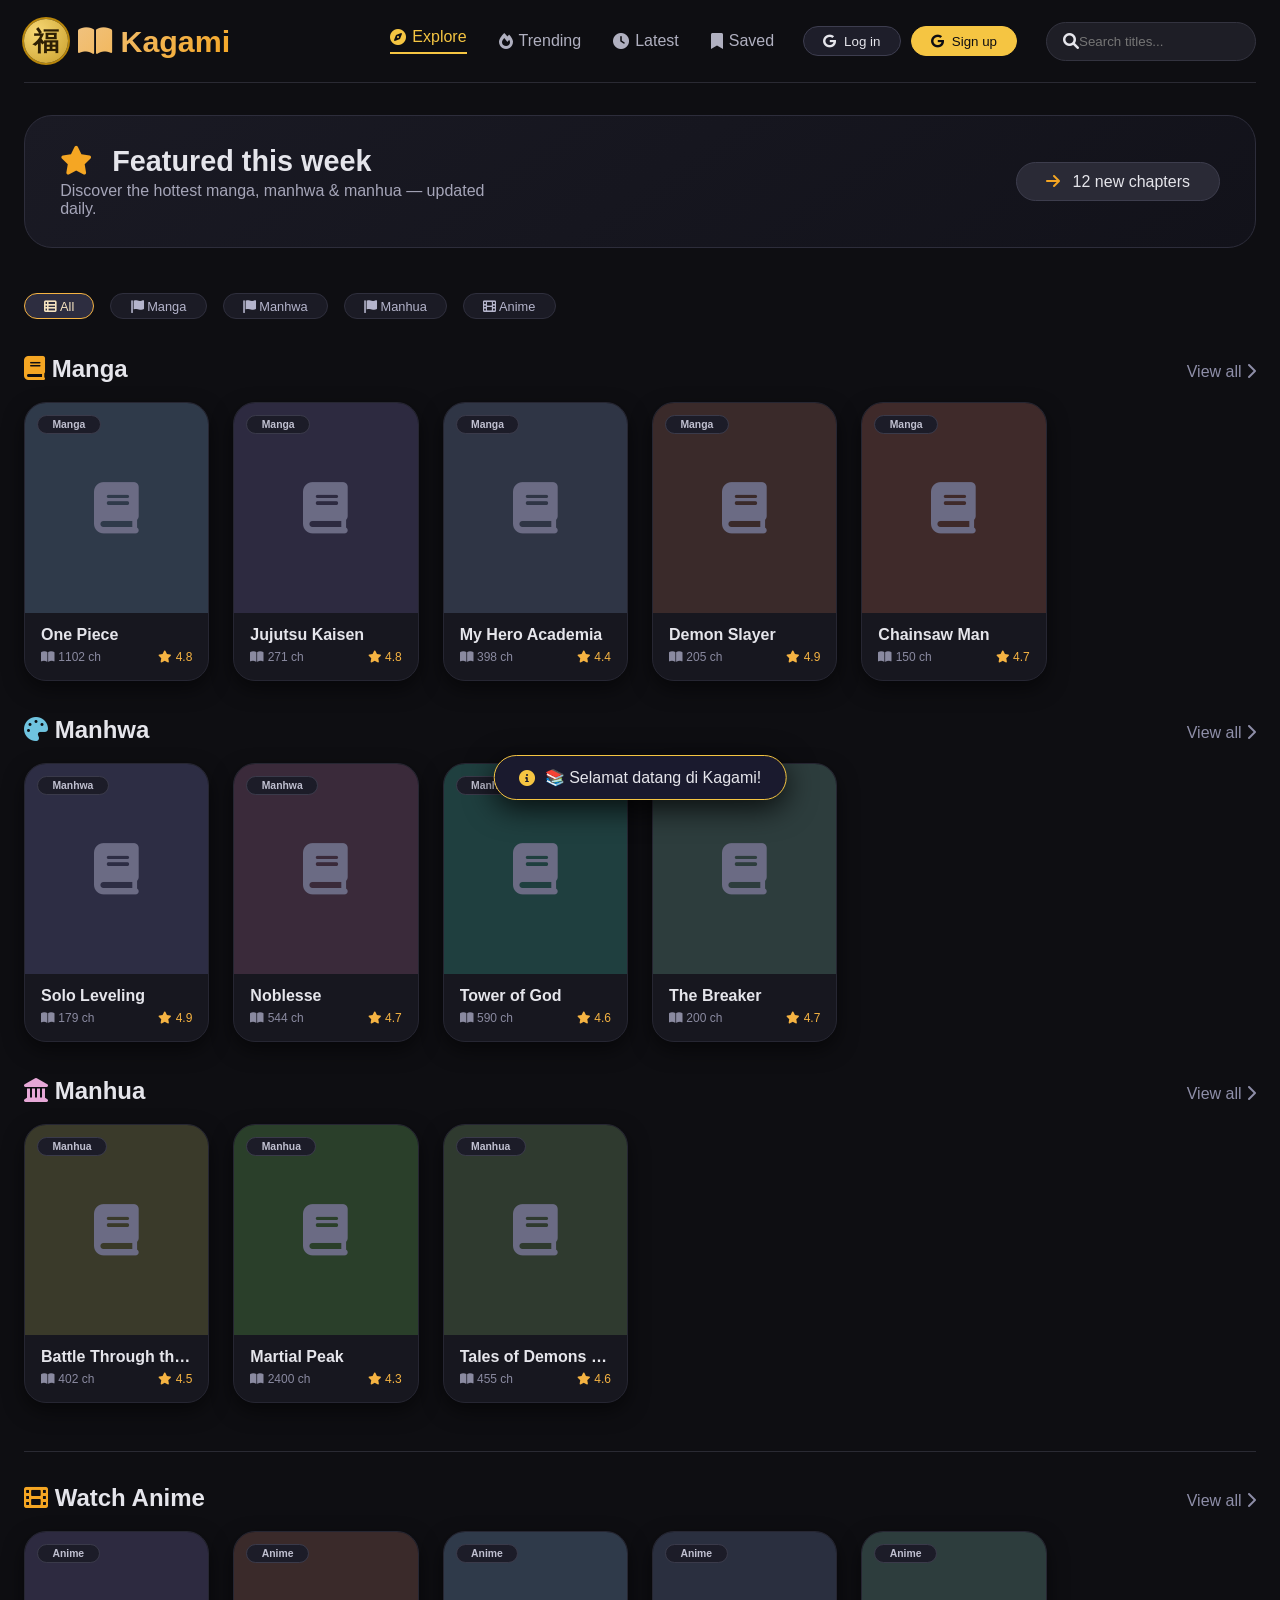
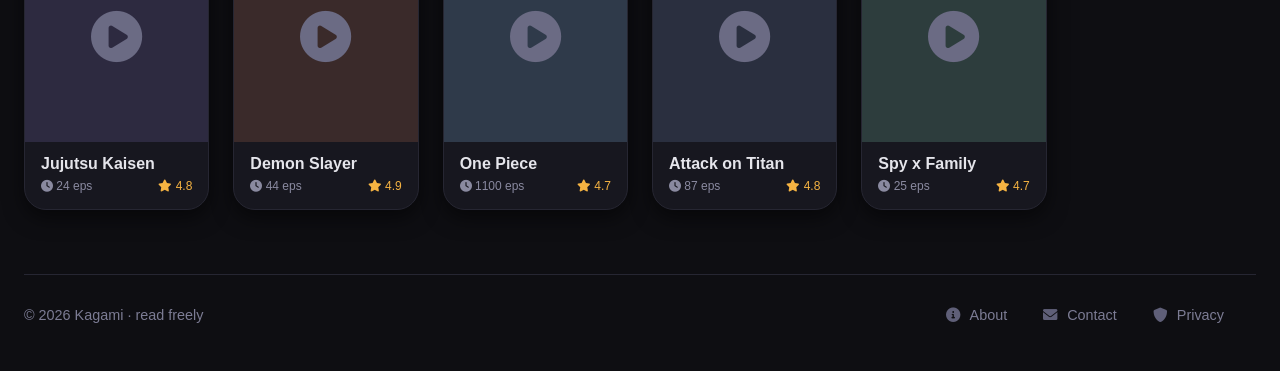
==== index.html @ 18d8b9a7 "First commit: Kagami PWA" ====
<!DOCTYPE html>
<html lang="id">
<head>
  <meta charset="UTF-8">
  <meta name="viewport" content="width=device-width, initial-scale=1.0, maximum-scale=1.0, user-scalable=no">
  
  <!-- ====== PWA META ====== -->
  <link rel="manifest" href="manifest.json">
  <meta name="theme-color" content="#0e0e12">
  <meta name="apple-mobile-web-app-capable" content="yes">
  <meta name="apple-mobile-web-app-status-bar-style" content="black-translucent">
  <link rel="apple-touch-icon" href="icon-192.png">
  <link rel="icon" type="image/png" sizes="192x192" href="icon-192.png">
  <link rel="icon" type="image/png" sizes="512x512" href="icon-512.png">
  
  <!-- ====== SEO ====== -->
  <title>Kagami · Baca Manga & Nonton Anime</title>
  <meta name="description" content="Baca manga, manhwa, manhua dan nonton anime online gratis.">
  
  <!-- ====== FONT AWESOME ====== -->
  <link rel="stylesheet" href="https://cdnjs.cloudflare.com/ajax/libs/font-awesome/6.0.0-beta3/css/all.min.css">
  
  <style>
    * { margin: 0; padding: 0; box-sizing: border-box; font-family: 'Segoe UI', sans-serif; }
    body { background: #0e0e12; color: #e5e5eb; padding: 0 1.5rem 3rem; min-height: 100vh; }
    
    /* Install Banner */
    #installBanner {
      display: none;
      position: fixed;
      bottom: 0;
      left: 0;
      right: 0;
      background: linear-gradient(135deg, #1a1a2e, #16213e);
      padding: 16px 20px;
      border-top: 2px solid #f5c542;
      z-index: 9999;
      align-items: center;
      justify-content: space-between;
      flex-wrap: wrap;
      gap: 12px;
    }
    #installBanner.show { display: flex; }
    #installBanner .install-text { display: flex; align-items: center; gap: 12px; }
    #installBanner .install-text i { font-size: 2rem; color: #f5c542; }
    #installBanner .install-text span { font-weight: 600; font-size: 1rem; }
    #installBanner .install-text small { display: block; color: #a0a0b8; font-size: 0.8rem; }
    #installBanner .install-btn {
      background: #f5c542;
      border: none;
      padding: 10px 28px;
      border-radius: 30px;
      font-weight: 700;
      cursor: pointer;
      color: #0e0e12;
    }
    #installBanner .close-banner {
      background: transparent;
      border: none;
      color: #888;
      font-size: 1.5rem;
      cursor: pointer;
      padding: 0 8px;
    }
    
    /* Navbar */
    .navbar {
      display: flex;
      flex-wrap: wrap;
      justify-content: space-between;
      align-items: center;
      padding: 1.2rem 0;
      border-bottom: 1px solid #2a2a33;
      margin-bottom: 2rem;
      gap: 0.8rem;
    }
    .logo {
      font-size: 1.9rem;
      font-weight: 700;
      display: flex;
      align-items: center;
      gap: 10px;
      text-decoration: none;
    }
    .god-fortune-logo {
      display: flex;
      align-items: center;
      justify-content: center;
      width: 44px;
      height: 44px;
      background: radial-gradient(circle at 30% 30%, #f7d875, #c99f2b);
      border-radius: 50%;
      box-shadow: 0 0 0 2px #b8860b;
      font-size: 1.6rem;
      font-weight: 800;
      color: #2d1f04;
    }
    .logo-text {
      background: linear-gradient(135deg, #f0c27f, #f5a623);
      -webkit-background-clip: text;
      background-clip: text;
      color: transparent;
    }
    .nav-right { display: flex; align-items: center; gap: 1.8rem; flex-wrap: wrap; }
    .nav-links { display: flex; gap: 2rem; font-weight: 500; }
    .nav-links a { color: #b0b0c0; text-decoration: none; transition: 0.2s; display: flex; align-items: center; gap: 6px; }
    .nav-links a:hover { color: #f5c542; }
    .nav-links .active { color: #f5c542; border-bottom: 2px solid #f5c542; padding-bottom: 6px; }
    
    .auth-buttons { display: flex; gap: 10px; }
    .btn-google {
      display: flex;
      align-items: center;
      gap: 8px;
      background: #1e1e2a;
      border: 1px solid #3d3d4f;
      color: #e5e5eb;
      padding: 0.4rem 1.2rem;
      border-radius: 40px;
      font-weight: 500;
      cursor: pointer;
      transition: 0.2s;
    }
    .btn-google:hover { background: #2a2a3a; border-color: #f5c542; }
    .btn-google.signup { background: #f5c542; border-color: #f5c542; color: #0e0e12; }
    
    .search-box {
      display: flex;
      align-items: center;
      background: #1e1e26;
      padding: 0.4rem 1rem;
      border-radius: 40px;
      border: 1px solid #33333f;
    }
    .search-box input {
      background: transparent;
      border: none;
      outline: none;
      color: #e5e5eb;
      padding: 0.3rem 0;
      width: 160px;
    }
    
    /* Featured */
    .featured {
      background: linear-gradient(145deg, #1a1a24, #12121a);
      border-radius: 28px;
      padding: 1.8rem 2.2rem;
      margin-bottom: 2.8rem;
      display: flex;
      flex-wrap: wrap;
      align-items: center;
      justify-content: space-between;
      border: 1px solid #2d2d3b;
    }
    .featured-text h2 { font-size: 1.8rem; font-weight: 600; }
    .featured-text h2 i { color: #f5a623; margin-right: 12px; }
    .featured-text p { color: #a5a5b8; max-width: 440px; margin-top: 4px; }
    .featured-tag {
      background: #2a2a36;
      padding: 0.6rem 1.8rem;
      border-radius: 60px;
      font-weight: 500;
      border: 1px solid #3d3d4d;
    }
    .featured-tag i { color: #f5a623; margin-right: 8px; }
    
    /* Cards */
    .section-header {
      display: flex;
      justify-content: space-between;
      align-items: baseline;
      margin: 2.2rem 0 1.2rem;
    }
    .section-header h3 { font-size: 1.5rem; font-weight: 600; }
    .section-header a { color: #8e8ea8; text-decoration: none; }
    .section-header a:hover { color: #f5c542; }
    
    .card-grid {
      display: grid;
      grid-template-columns: repeat(auto-fill, minmax(160px, 1fr));
      gap: 1.8rem 1.5rem;
    }
    .manga-card {
      background: #17171f;
      border-radius: 22px;
      overflow: hidden;
      transition: transform 0.2s;
      border: 1px solid #262632;
      box-shadow: 0 8px 20px rgba(0,0,0,0.5);
      cursor: pointer;
    }
    .manga-card:hover { transform: translateY(-6px); border-color: #3f3f55; }
    .card-img {
      background: #242431;
      height: 210px;
      display: flex;
      align-items: center;
      justify-content: center;
      color: #6b6b84;
      font-size: 3.2rem;
      position: relative;
    }
    .card-badge {
      position: absolute;
      top: 12px;
      left: 12px;
      background: #1c1c28;
      padding: 0.2rem 0.9rem;
      border-radius: 30px;
      font-size: 0.65rem;
      font-weight: 600;
      color: #c0c0d0;
      border: 1px solid #3a3a4a;
    }
    .card-body { padding: 0.8rem 1rem 1rem; }
    .card-body h4 { font-weight: 600; font-size: 1rem; margin-bottom: 4px; white-space: nowrap; overflow: hidden; text-overflow: ellipsis; }
    .card-body .meta { display: flex; justify-content: space-between; color: #8a8aa0; font-size: 0.75rem; margin-top: 6px; }
    .card-body .rating { color: #f5b342; }
    
    .filter-chips {
      display: flex;
      flex-wrap: wrap;
      gap: 0.6rem 1rem;
      margin: 0.8rem 0 0.2rem;
    }
    .chip {
      background: #1b1b25;
      padding: 0.3rem 1.2rem;
      border-radius: 40px;
      font-size: 0.8rem;
      font-weight: 500;
      color: #b5b5cc;
      border: 1px solid #2f2f3d;
      cursor: pointer;
      transition: 0.15s;
    }
    .chip.active { background: #2d2d40; border-color: #f5b342; color: #f5e3c0; }
    .chip:hover { background: #252535; }
    
    .footer {
      margin-top: 4rem;
      padding-top: 2rem;
      border-top: 1px solid #262632;
      display: flex;
      flex-wrap: wrap;
      justify-content: space-between;
      color: #7c7c94;
      font-size: 0.9rem;
    }
    .footer-links span { margin-right: 2rem; }
    .footer-links i { margin-right: 6px; color: #5f5f78; }
    
    /* Toast */
    #toast {
      position: fixed;
      bottom: 100px;
      left: 50%;
      transform: translateX(-50%);
      background: #1a1a2e;
      padding: 12px 24px;
      border-radius: 30px;
      border: 1px solid #f5c542;
      box-shadow: 0 8px 30px rgba(0,0,0,0.8);
      z-index: 9998;
      opacity: 0;
      transition: opacity 0.3s;
      pointer-events: none;
      display: flex;
      align-items: center;
      gap: 10px;
    }
    #toast.show { opacity: 1; }
    #toast i { color: #f5c542; }
    
    @media (max-width: 820px) {
      .navbar { flex-direction: column; align-items: stretch; }
      .nav-right { flex-direction: column; align-items: stretch; }
      .nav-links { justify-content: space-around; flex-wrap: wrap; }
      .auth-buttons { justify-content: center; flex-wrap: wrap; }
      .search-box { width: 100%; }
      .search-box input { width: 100%; }
      .featured { flex-direction: column; align-items: start; gap: 1rem; }
      .card-grid { grid-template-columns: repeat(auto-fill, minmax(140px, 1fr)); }
    }
    @media (max-width: 480px) {
      body { padding: 0 0.8rem 2rem; }
      .card-img { height: 170px; }
      .god-fortune-logo { width: 38px; height: 38px; font-size: 1.3rem; }
    }
  </style>
</head>
<body>

  <!-- Toast -->
  <div id="toast"><i class="fas fa-info-circle"></i> <span id="toastMessage"></span></div>

  <!-- Install Banner -->
  <div id="installBanner">
    <div class="install-text">
      <i class="fas fa-download"></i>
      <div>
        <span>Install Kagami</span>
        <small>Baca manga & nonton anime offline</small>
      </div>
    </div>
    <div>
      <button class="install-btn" id="installAppBtn"><i class="fas fa-arrow-down"></i> Install</button>
      <button class="close-banner" id="closeBannerBtn">✕</button>
    </div>
  </div>

  <!-- Navbar -->
  <nav class="navbar">
    <a href="#" class="logo">
      <div class="god-fortune-logo"><span>福</span></div>
      <span class="logo-text"><i class="fas fa-book-open"></i> Kagami</span>
    </a>
    <div class="nav-right">
      <div class="nav-links">
        <a href="#" class="active"><i class="fas fa-compass"></i> Explore</a>
        <a href="#"><i class="fas fa-fire"></i> Trending</a>
        <a href="#"><i class="fas fa-clock"></i> Latest</a>
        <a href="#"><i class="fas fa-bookmark"></i> Saved</a>
      </div>
      <div class="auth-buttons">
        <button class="btn-google" id="loginBtn"><i class="fab fa-google"></i> Log in</button>
        <button class="btn-google signup" id="signupBtn"><i class="fab fa-google"></i> Sign up</button>
      </div>
      <div class="search-box">
        <i class="fas fa-search"></i>
        <input type="text" placeholder="Search titles..." id="searchInput">
      </div>
    </div>
  </nav>

  <!-- Featured -->
  <div class="featured">
    <div class="featured-text">
      <h2><i class="fas fa-star"></i> Featured this week</h2>
      <p>Discover the hottest manga, manhwa & manhua — updated daily.</p>
    </div>
    <div class="featured-tag"><i class="fas fa-arrow-right"></i> 12 new chapters</div>
  </div>

  <!-- Filter -->
  <div class="filter-chips">
    <span class="chip active" data-filter="all"><i class="fas fa-th-list"></i> All</span>
    <span class="chip" data-filter="manga"><i class="fas fa-flag"></i> Manga</span>
    <span class="chip" data-filter="manhwa"><i class="fas fa-flag"></i> Manhwa</span>
    <span class="chip" data-filter="manhua"><i class="fas fa-flag"></i> Manhua</span>
    <span class="chip" data-filter="anime"><i class="fas fa-film"></i> Anime</span>
  </div>

  <!-- Sections -->
  <div class="section-header">
    <h3><i class="fas fa-book" style="color: #f5a623;"></i> Manga</h3>
    <a href="#">View all <i class="fas fa-chevron-right"></i></a>
  </div>
  <div class="card-grid" id="mangaGrid"></div>

  <div class="section-header">
    <h3><i class="fas fa-palette" style="color: #6fc3df;"></i> Manhwa</h3>
    <a href="#">View all <i class="fas fa-chevron-right"></i></a>
  </div>
  <div class="card-grid" id="manhwaGrid"></div>

  <div class="section-header">
    <h3><i class="fas fa-landmark" style="color: #e6a8d7;"></i> Manhua</h3>
    <a href="#">View all <i class="fas fa-chevron-right"></i></a>
  </div>
  <div class="card-grid" id="manhuaGrid"></div>

  <div class="section-header" style="margin-top: 3rem; border-top: 1px solid #2a2a33; padding-top: 2rem;">
    <h3><i class="fas fa-film" style="color: #f5a623;"></i> Watch Anime</h3>
    <a href="#">View all <i class="fas fa-chevron-right"></i></a>
  </div>
  <div class="card-grid" id="animeGrid"></div>

  <!-- Footer -->
  <div class="footer">
    <div>© 2026 Kagami · read freely</div>
    <div class="footer-links">
      <span><i class="fas fa-info-circle"></i> About</span>
      <span><i class="fas fa-envelope"></i> Contact</span>
      <span><i class="fas fa-shield-alt"></i> Privacy</span>
    </div>
  </div>

  <script>
    // ====== DATA ======
    const mangaData = [
      { title: "Solo Leveling", type: "Manhwa", rating: 4.9, chapters: 179, color: "#2d2d44" },
      { title: "One Piece", type: "Manga", rating: 4.8, chapters: 1102, color: "#2f3a4a" },
      { title: "Noblesse", type: "Manhwa", rating: 4.7, chapters: 544, color: "#3a2a3a" },
      { title: "Tower of God", type: "Manhwa", rating: 4.6, chapters: 590, color: "#1f3f3f" },
      { title: "Jujutsu Kaisen", type: "Manga", rating: 4.8, chapters: 271, color: "#2d2a40" },
      { title: "Battle Through the Heavens", type: "Manhua", rating: 4.5, chapters: 402, color: "#3a3a2a" },
      { title: "My Hero Academia", type: "Manga", rating: 4.4, chapters: 398, color: "#2f3545" },
      { title: "The Breaker", type: "Manhwa", rating: 4.7, chapters: 200, color: "#2d3d3d" },
      { title: "Martial Peak", type: "Manhua", rating: 4.3, chapters: 2400, color: "#2a3f2a" },
      { title: "Demon Slayer", type: "Manga", rating: 4.9, chapters: 205, color: "#3a2a2a" },
      { title: "Chainsaw Man", type: "Manga", rating: 4.7, chapters: 150, color: "#3f2a2a" },
      { title: "Tales of Demons and Gods", type: "Manhua", rating: 4.6, chapters: 455, color: "#2f3a2f" }
    ];

    const animeData = [
      { title: "Jujutsu Kaisen", episodes: 24, rating: 4.8, color: "#2d2a40" },
      { title: "Demon Slayer", episodes: 44, rating: 4.9, color: "#3a2a2a" },
      { title: "One Piece", episodes: 1100, rating: 4.7, color: "#2f3a4a" },
      { title: "Attack on Titan", episodes: 87, rating: 4.8, color: "#2a2f3f" },
      { title: "Spy x Family", episodes: 25, rating: 4.7, color: "#2d3d3d" }
    ];

    // ====== RENDER ======
    function createCard(item, isAnime = false) {
      const icon = isAnime ? "fa-play-circle" : "fa-book";
      const badge = isAnime ? "Anime" : item.type;
      const metaEp = isAnime ? `${item.episodes} eps` : `${item.chapters} ch`;
      return `
        <div class="manga-card" data-title="${item.title}" data-type="${isAnime ? 'anime' : item.type.toLowerCase()}">
          <div class="card-img" style="background: ${item.color || '#242431'};">
            <i class="fas ${icon}"></i>
            <span class="card-badge">${badge}</span>
          </div>
          <div class="card-body">
            <h4>${item.title}</h4>
            <div class="meta">
              <span><i class="fas ${isAnime ? 'fa-clock' : 'fa-book-open'}"></i> ${metaEp}</span>
              <span class="rating"><i class="fas fa-star"></i> ${item.rating}</span>
            </div>
          </div>
        </div>
      `;
    }

    function renderGrid(id, type) {
      const container = document.getElementById(id);
      if (!container) return;
      let items = mangaData.filter(m => m.type === type);
      items = items.slice(0, 6);
      container.innerHTML = items.map(m => createCard(m)).join('');
    }

    function renderAnime(id) {
      const container = document.getElementById(id);
      if (!container) return;
      let items = animeData.slice(0, 6);
      container.innerHTML = items.map(m => createCard(m, true)).join('');
    }

    // ====== TOAST ======
    function showToast(msg) {
      const toast = document.getElementById('toast');
      document.getElementById('toastMessage').textContent = msg;
      toast.classList.add('show');
      clearTimeout(toast._timeout);
      toast._timeout = setTimeout(() => toast.classList.remove('show'), 3000);
    }

    // ====== INSTALL PWA ======
    let deferredPrompt;
    const installBanner = document.getElementById('installBanner');

    window.addEventListener('beforeinstallprompt', (e) => {
      e.preventDefault();
      deferredPrompt = e;
      installBanner.classList.add('show');
    });

    document.getElementById('installAppBtn').addEventListener('click', async () => {
      if (deferredPrompt) {
        deferredPrompt.prompt();
        const result = await deferredPrompt.userChoice;
        if (result.outcome === 'accepted') {
          showToast('✅ Kagami berhasil diinstall!');
          installBanner.classList.remove('show');
        }
        deferredPrompt = null;
      }
    });

    document.getElementById('closeBannerBtn').addEventListener('click', () => {
      installBanner.classList.remove('show');
    });

    // ====== SERVICE WORKER ======
    if ('serviceWorker' in navigator) {
      navigator.serviceWorker.register('/service-worker.js')
        .then(() => console.log('✅ Service Worker OK'))
        .catch(() => console.log('❌ Service Worker failed'));
    }

    // ====== EVENT ======
    document.querySelectorAll('.chip').forEach(chip => {
      chip.addEventListener('click', function() {
        document.querySelectorAll('.chip').forEach(c => c.classList.remove('active'));
        this.classList.add('active');
        const filter = this.dataset.filter;
        document.querySelectorAll('.manga-card').forEach(card => {
          card.style.display = (filter === 'all' || card.dataset.type === filter) ? 'block' : 'none';
        });
        showToast(`Menampilkan: ${filter}`);
      });
    });

    document.querySelectorAll('.manga-card, .card-grid').forEach(el => {
      el.addEventListener('click', (e) => {
        const card = e.target.closest('.manga-card');
        if (card) showToast(`📖 Membuka: ${card.dataset.title}`);
      });
    });

    document.getElementById('loginBtn').addEventListener('click', () => showToast('🔐 Login dengan Google'));
    document.getElementById('signupBtn').addEventListener('click', () => showToast('📝 Daftar dengan Google'));

    document.getElementById('searchInput').addEventListener('keydown', function(e) {
      if (e.key === 'Enter' && this.value.trim()) {
        showToast(`🔍 Mencari: "${this.value}"`);
      }
    });

    // ====== INIT ======
    renderGrid('mangaGrid', 'Manga');
    renderGrid('manhwaGrid', 'Manhwa');
    renderGrid('manhuaGrid', 'Manhua');
    renderAnime('animeGrid');

    setTimeout(() => showToast('📚 Selamat datang di Kagami!'), 1000);
  </script>
</body>
</html>
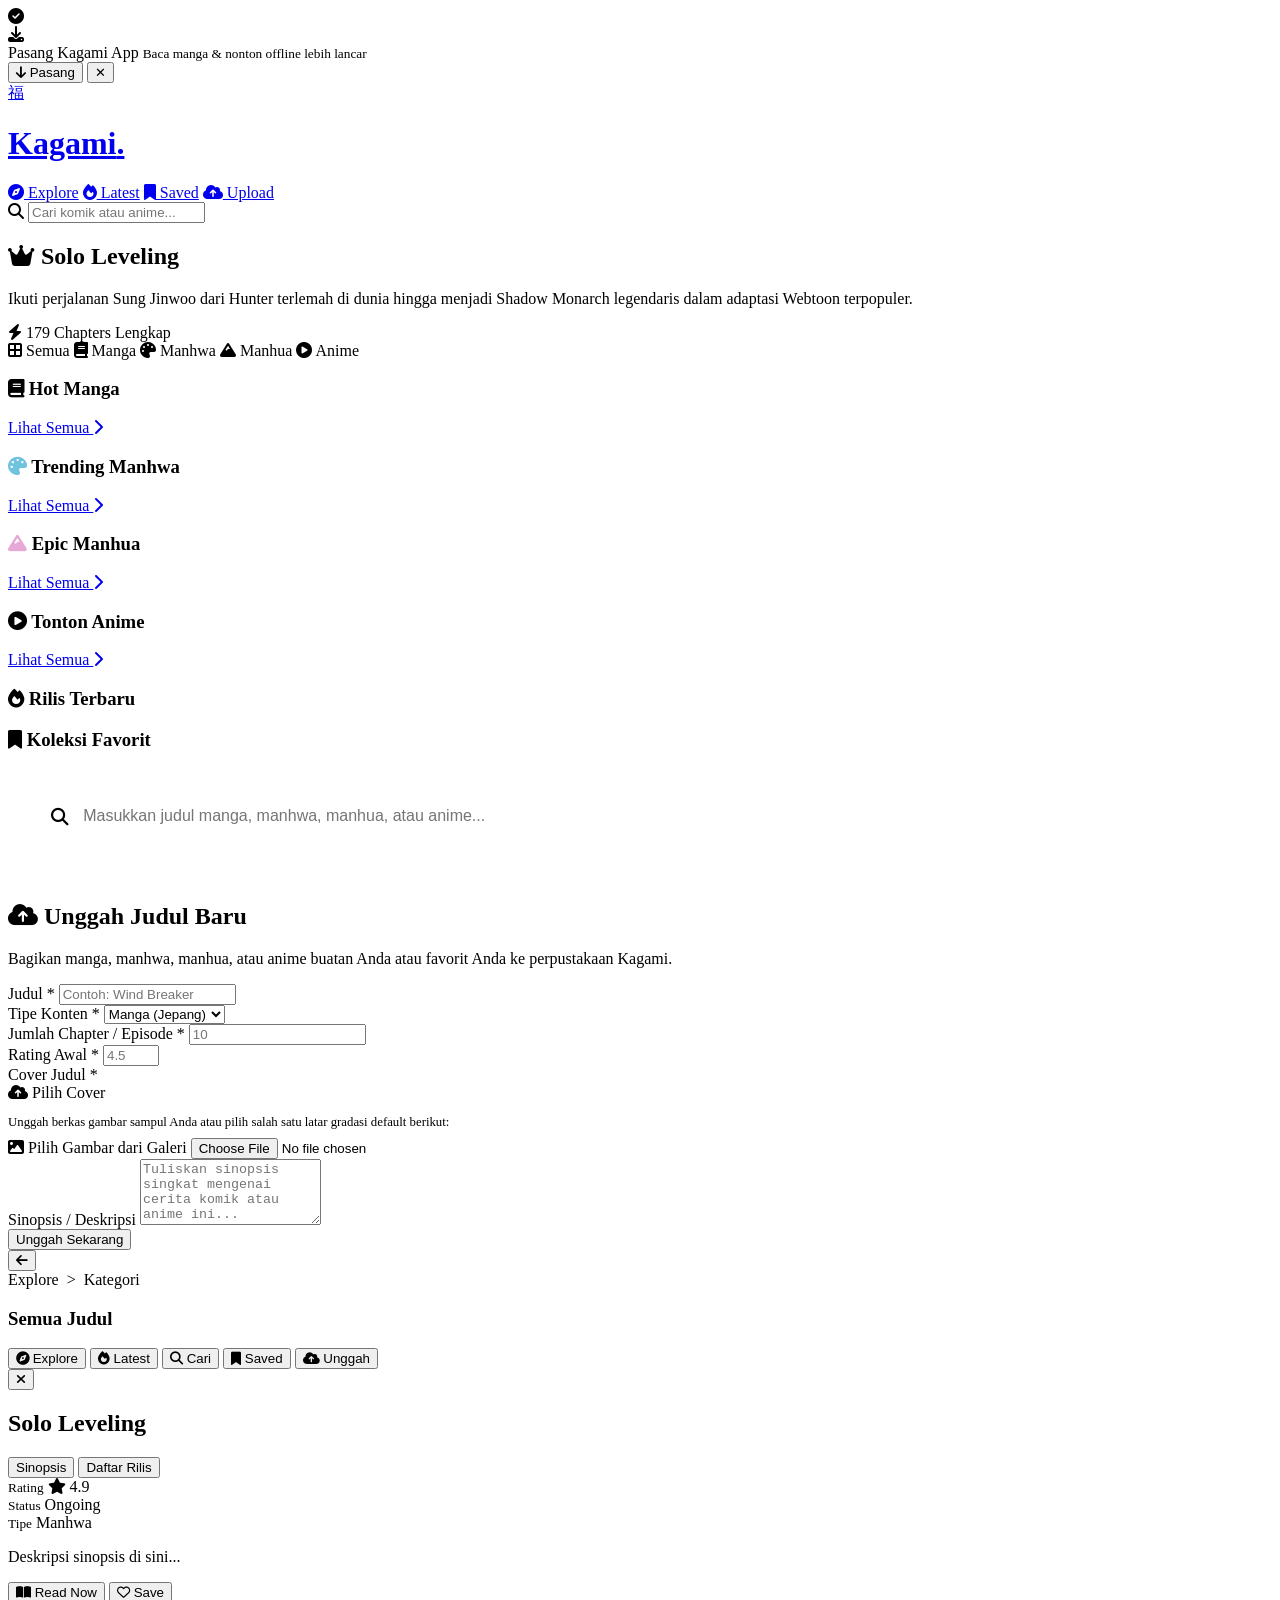
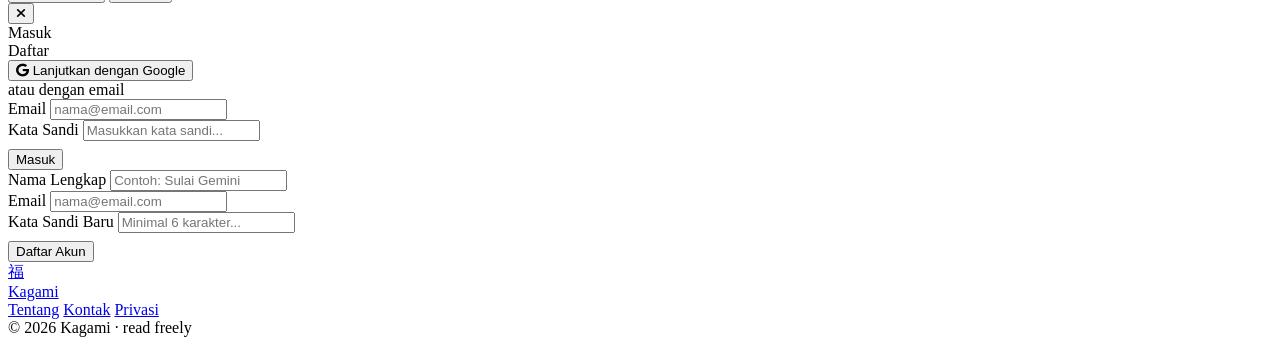
==== commit 4cfa58dc: "Update print statement from 'Hello' to 'Goodbye'" ====
--- a/index.html
+++ b/index.html
@@ -2,11 +2,11 @@
 <html lang="id">
 <head>
   <meta charset="UTF-8">
-  <meta name="viewport" content="width=device-width, initial-scale=1.0, maximum-scale=1.0, user-scalable=no">
+  <meta name="viewport" content="width=device-width, initial-scale=1.0, maximum-scale=1.0, user-scalable=no, viewport-fit=cover">
   
   <!-- ====== PWA META ====== -->
   <link rel="manifest" href="manifest.json">
-  <meta name="theme-color" content="#0e0e12">
+  <meta name="theme-color" content="#08080c">
   <meta name="apple-mobile-web-app-capable" content="yes">
   <meta name="apple-mobile-web-app-status-bar-style" content="black-translucent">
   <link rel="apple-touch-icon" href="icon-192.png">
@@ -15,518 +15,423 @@
   
   <!-- ====== SEO ====== -->
   <title>Kagami · Baca Manga & Nonton Anime</title>
-  <meta name="description" content="Baca manga, manhwa, manhua dan nonton anime online gratis.">
+  <meta name="description" content="Kagami adalah PWA premium untuk membaca manga, manhwa, manhua, dan menonton anime online secara gratis dengan visual memukau dan fitur lengkap.">
   
-  <!-- ====== FONT AWESOME ====== -->
-  <link rel="stylesheet" href="https://cdnjs.cloudflare.com/ajax/libs/font-awesome/6.0.0-beta3/css/all.min.css">
-  
-  <style>
-    * { margin: 0; padding: 0; box-sizing: border-box; font-family: 'Segoe UI', sans-serif; }
-    body { background: #0e0e12; color: #e5e5eb; padding: 0 1.5rem 3rem; min-height: 100vh; }
-    
-    /* Install Banner */
-    #installBanner {
-      display: none;
-      position: fixed;
-      bottom: 0;
-      left: 0;
-      right: 0;
-      background: linear-gradient(135deg, #1a1a2e, #16213e);
-      padding: 16px 20px;
-      border-top: 2px solid #f5c542;
-      z-index: 9999;
-      align-items: center;
-      justify-content: space-between;
-      flex-wrap: wrap;
-      gap: 12px;
-    }
-    #installBanner.show { display: flex; }
-    #installBanner .install-text { display: flex; align-items: center; gap: 12px; }
-    #installBanner .install-text i { font-size: 2rem; color: #f5c542; }
-    #installBanner .install-text span { font-weight: 600; font-size: 1rem; }
-    #installBanner .install-text small { display: block; color: #a0a0b8; font-size: 0.8rem; }
-    #installBanner .install-btn {
-      background: #f5c542;
-      border: none;
-      padding: 10px 28px;
-      border-radius: 30px;
-      font-weight: 700;
-      cursor: pointer;
-      color: #0e0e12;
-    }
-    #installBanner .close-banner {
-      background: transparent;
-      border: none;
-      color: #888;
-      font-size: 1.5rem;
-      cursor: pointer;
-      padding: 0 8px;
-    }
-    
-    /* Navbar */
-    .navbar {
-      display: flex;
-      flex-wrap: wrap;
-      justify-content: space-between;
-      align-items: center;
-      padding: 1.2rem 0;
-      border-bottom: 1px solid #2a2a33;
-      margin-bottom: 2rem;
-      gap: 0.8rem;
-    }
-    .logo {
-      font-size: 1.9rem;
-      font-weight: 700;
-      display: flex;
-      align-items: center;
-      gap: 10px;
-      text-decoration: none;
-    }
-    .god-fortune-logo {
-      display: flex;
-      align-items: center;
-      justify-content: center;
-      width: 44px;
-      height: 44px;
-      background: radial-gradient(circle at 30% 30%, #f7d875, #c99f2b);
-      border-radius: 50%;
-      box-shadow: 0 0 0 2px #b8860b;
-      font-size: 1.6rem;
-      font-weight: 800;
-      color: #2d1f04;
-    }
-    .logo-text {
-      background: linear-gradient(135deg, #f0c27f, #f5a623);
-      -webkit-background-clip: text;
-      background-clip: text;
-      color: transparent;
-    }
-    .nav-right { display: flex; align-items: center; gap: 1.8rem; flex-wrap: wrap; }
-    .nav-links { display: flex; gap: 2rem; font-weight: 500; }
-    .nav-links a { color: #b0b0c0; text-decoration: none; transition: 0.2s; display: flex; align-items: center; gap: 6px; }
-    .nav-links a:hover { color: #f5c542; }
-    .nav-links .active { color: #f5c542; border-bottom: 2px solid #f5c542; padding-bottom: 6px; }
-    
-    .auth-buttons { display: flex; gap: 10px; }
-    .btn-google {
-      display: flex;
-      align-items: center;
-      gap: 8px;
-      background: #1e1e2a;
-      border: 1px solid #3d3d4f;
-      color: #e5e5eb;
-      padding: 0.4rem 1.2rem;
-      border-radius: 40px;
-      font-weight: 500;
-      cursor: pointer;
-      transition: 0.2s;
-    }
-    .btn-google:hover { background: #2a2a3a; border-color: #f5c542; }
-    .btn-google.signup { background: #f5c542; border-color: #f5c542; color: #0e0e12; }
-    
-    .search-box {
-      display: flex;
-      align-items: center;
-      background: #1e1e26;
-      padding: 0.4rem 1rem;
-      border-radius: 40px;
-      border: 1px solid #33333f;
-    }
-    .search-box input {
-      background: transparent;
-      border: none;
-      outline: none;
-      color: #e5e5eb;
-      padding: 0.3rem 0;
-      width: 160px;
-    }
-    
-    /* Featured */
-    .featured {
-      background: linear-gradient(145deg, #1a1a24, #12121a);
-      border-radius: 28px;
-      padding: 1.8rem 2.2rem;
-      margin-bottom: 2.8rem;
-      display: flex;
-      flex-wrap: wrap;
-      align-items: center;
-      justify-content: space-between;
-      border: 1px solid #2d2d3b;
-    }
-    .featured-text h2 { font-size: 1.8rem; font-weight: 600; }
-    .featured-text h2 i { color: #f5a623; margin-right: 12px; }
-    .featured-text p { color: #a5a5b8; max-width: 440px; margin-top: 4px; }
-    .featured-tag {
-      background: #2a2a36;
-      padding: 0.6rem 1.8rem;
-      border-radius: 60px;
-      font-weight: 500;
-      border: 1px solid #3d3d4d;
-    }
-    .featured-tag i { color: #f5a623; margin-right: 8px; }
-    
-    /* Cards */
-    .section-header {
-      display: flex;
-      justify-content: space-between;
-      align-items: baseline;
-      margin: 2.2rem 0 1.2rem;
-    }
-    .section-header h3 { font-size: 1.5rem; font-weight: 600; }
-    .section-header a { color: #8e8ea8; text-decoration: none; }
-    .section-header a:hover { color: #f5c542; }
-    
-    .card-grid {
-      display: grid;
-      grid-template-columns: repeat(auto-fill, minmax(160px, 1fr));
-      gap: 1.8rem 1.5rem;
-    }
-    .manga-card {
-      background: #17171f;
-      border-radius: 22px;
-      overflow: hidden;
-      transition: transform 0.2s;
-      border: 1px solid #262632;
-      box-shadow: 0 8px 20px rgba(0,0,0,0.5);
-      cursor: pointer;
-    }
-    .manga-card:hover { transform: translateY(-6px); border-color: #3f3f55; }
-    .card-img {
-      background: #242431;
-      height: 210px;
-      display: flex;
-      align-items: center;
-      justify-content: center;
-      color: #6b6b84;
-      font-size: 3.2rem;
-      position: relative;
-    }
-    .card-badge {
-      position: absolute;
-      top: 12px;
-      left: 12px;
-      background: #1c1c28;
-      padding: 0.2rem 0.9rem;
-      border-radius: 30px;
-      font-size: 0.65rem;
-      font-weight: 600;
-      color: #c0c0d0;
-      border: 1px solid #3a3a4a;
-    }
-    .card-body { padding: 0.8rem 1rem 1rem; }
-    .card-body h4 { font-weight: 600; font-size: 1rem; margin-bottom: 4px; white-space: nowrap; overflow: hidden; text-overflow: ellipsis; }
-    .card-body .meta { display: flex; justify-content: space-between; color: #8a8aa0; font-size: 0.75rem; margin-top: 6px; }
-    .card-body .rating { color: #f5b342; }
-    
-    .filter-chips {
-      display: flex;
-      flex-wrap: wrap;
-      gap: 0.6rem 1rem;
-      margin: 0.8rem 0 0.2rem;
-    }
-    .chip {
-      background: #1b1b25;
-      padding: 0.3rem 1.2rem;
-      border-radius: 40px;
-      font-size: 0.8rem;
-      font-weight: 500;
-      color: #b5b5cc;
-      border: 1px solid #2f2f3d;
-      cursor: pointer;
-      transition: 0.15s;
-    }
-    .chip.active { background: #2d2d40; border-color: #f5b342; color: #f5e3c0; }
-    .chip:hover { background: #252535; }
-    
-    .footer {
-      margin-top: 4rem;
-      padding-top: 2rem;
-      border-top: 1px solid #262632;
-      display: flex;
-      flex-wrap: wrap;
-      justify-content: space-between;
-      color: #7c7c94;
-      font-size: 0.9rem;
-    }
-    .footer-links span { margin-right: 2rem; }
-    .footer-links i { margin-right: 6px; color: #5f5f78; }
-    
-    /* Toast */
-    #toast {
-      position: fixed;
-      bottom: 100px;
-      left: 50%;
-      transform: translateX(-50%);
-      background: #1a1a2e;
-      padding: 12px 24px;
-      border-radius: 30px;
-      border: 1px solid #f5c542;
-      box-shadow: 0 8px 30px rgba(0,0,0,0.8);
-      z-index: 9998;
-      opacity: 0;
-      transition: opacity 0.3s;
-      pointer-events: none;
-      display: flex;
-      align-items: center;
-      gap: 10px;
-    }
-    #toast.show { opacity: 1; }
-    #toast i { color: #f5c542; }
-    
-    @media (max-width: 820px) {
-      .navbar { flex-direction: column; align-items: stretch; }
-      .nav-right { flex-direction: column; align-items: stretch; }
-      .nav-links { justify-content: space-around; flex-wrap: wrap; }
-      .auth-buttons { justify-content: center; flex-wrap: wrap; }
-      .search-box { width: 100%; }
-      .search-box input { width: 100%; }
-      .featured { flex-direction: column; align-items: start; gap: 1rem; }
-      .card-grid { grid-template-columns: repeat(auto-fill, minmax(140px, 1fr)); }
-    }
-    @media (max-width: 480px) {
-      body { padding: 0 0.8rem 2rem; }
-      .card-img { height: 170px; }
-      .god-fortune-logo { width: 38px; height: 38px; font-size: 1.3rem; }
-    }
-  </style>
+  <!-- ====== STYLES ====== -->
+  <link rel="stylesheet" href="https://cdnjs.cloudflare.com/ajax/libs/font-awesome/6.4.0/css/all.min.css">
+  <link rel="stylesheet" href="style.css">
 </head>
 <body>
 
-  <!-- Toast -->
-  <div id="toast"><i class="fas fa-info-circle"></i> <span id="toastMessage"></span></div>
-
-  <!-- Install Banner -->
+  <!-- Toast Notification System -->
+  <div id="toastContainer" class="toast-container">
+    <div id="toast" class="toast">
+      <i id="toastIcon" class="fas fa-check-circle"></i>
+      <span id="toastMessage"></span>
+    </div>
+  </div>
+
+  <!-- PWA Install Banner -->
   <div id="installBanner">
     <div class="install-text">
       <i class="fas fa-download"></i>
-      <div>
-        <span>Install Kagami</span>
-        <small>Baca manga & nonton anime offline</small>
-      </div>
-    </div>
-    <div>
-      <button class="install-btn" id="installAppBtn"><i class="fas fa-arrow-down"></i> Install</button>
+      <div class="install-info">
+        <span>Pasang Kagami App</span>
+        <small>Baca manga & nonton offline lebih lancar</small>
+      </div>
+    </div>
+    <div class="install-actions">
+      <button class="install-btn" id="installAppBtn"><i class="fas fa-arrow-down"></i> Pasang</button>
       <button class="close-banner" id="closeBannerBtn">✕</button>
     </div>
   </div>
 
-  <!-- Navbar -->
-  <nav class="navbar">
-    <a href="#" class="logo">
-      <div class="god-fortune-logo"><span>福</span></div>
-      <span class="logo-text"><i class="fas fa-book-open"></i> Kagami</span>
+  <!-- Global Header Bar -->
+  <header class="app-header">
+    <a href="#" class="logo" data-view-btn="explore">
+      <div class="logo-icon">福</div>
+      <h1 class="logo-text">Kagami<span>.</span></h1>
     </a>
-    <div class="nav-right">
-      <div class="nav-links">
-        <a href="#" class="active"><i class="fas fa-compass"></i> Explore</a>
-        <a href="#"><i class="fas fa-fire"></i> Trending</a>
-        <a href="#"><i class="fas fa-clock"></i> Latest</a>
-        <a href="#"><i class="fas fa-bookmark"></i> Saved</a>
-      </div>
-      <div class="auth-buttons">
-        <button class="btn-google" id="loginBtn"><i class="fab fa-google"></i> Log in</button>
-        <button class="btn-google signup" id="signupBtn"><i class="fab fa-google"></i> Sign up</button>
-      </div>
-      <div class="search-box">
+
+    <!-- Desktop Navigation Menu -->
+    <nav class="desktop-nav">
+      <a href="#" class="active" data-view-btn="explore"><i class="fas fa-compass"></i> Explore</a>
+      <a href="#" data-view-btn="latest"><i class="fas fa-fire"></i> Latest</a>
+      <a href="#" data-view-btn="saved"><i class="fas fa-bookmark"></i> Saved</a>
+      <a href="#" data-view-btn="upload"><i class="fas fa-cloud-upload-alt"></i> Upload</a>
+    </nav>
+
+    <div class="header-actions">
+      <div class="header-search">
         <i class="fas fa-search"></i>
-        <input type="text" placeholder="Search titles..." id="searchInput">
-      </div>
-    </div>
+        <input type="text" placeholder="Cari komik atau anime..." id="headerSearchInput">
+      </div>
+      
+      <!-- Account Badge Dynamic -->
+      <div class="auth-block" id="authBlock">
+        <!-- Rendered by JS based on Session -->
+      </div>
+    </div>
+  </header>
+
+  <!-- Application Content Frame -->
+  <main class="app-content">
+
+    <!-- 1. EXPLORE VIEW (HOME) -->
+    <div class="app-view active" id="exploreView">
+      <!-- Hero Slider/Featured -->
+      <section class="featured-hero">
+        <div class="featured-hero-info">
+          <h2><i class="fas fa-crown"></i> Solo Leveling</h2>
+          <p>Ikuti perjalanan Sung Jinwoo dari Hunter terlemah di dunia hingga menjadi Shadow Monarch legendaris dalam adaptasi Webtoon terpopuler.</p>
+        </div>
+        <div class="featured-hero-tag"><i class="fas fa-bolt"></i> 179 Chapters Lengkap</div>
+      </section>
+
+      <!-- Category Filter Chips -->
+      <div class="filter-container">
+        <div class="filter-chips">
+          <span class="chip active" data-filter="all"><i class="fas fa-border-all"></i> Semua</span>
+          <span class="chip" data-filter="manga"><i class="fas fa-book"></i> Manga</span>
+          <span class="chip" data-filter="manhwa"><i class="fas fa-palette"></i> Manhwa</span>
+          <span class="chip" data-filter="manhua"><i class="fas fa-mountain"></i> Manhua</span>
+          <span class="chip" data-filter="anime"><i class="fas fa-play-circle"></i> Anime</span>
+        </div>
+      </div>
+
+      <!-- Manga Section -->
+      <section class="section-wrapper" id="exploreMangaSection">
+        <div class="section-title">
+          <h3><i class="fas fa-book" style="color: var(--accent-gold);"></i> Hot Manga</h3>
+          <a href="#" class="view-all" data-view-btn="category-view" data-category="Manga">Lihat Semua <i class="fas fa-chevron-right"></i></a>
+        </div>
+        <div class="card-grid" id="exploreMangaGrid"></div>
+      </section>
+
+      <!-- Manhwa Section -->
+      <section class="section-wrapper" id="exploreManhwaSection">
+        <div class="section-title">
+          <h3><i class="fas fa-palette" style="color: #6fc3df;"></i> Trending Manhwa</h3>
+          <a href="#" class="view-all" data-view-btn="category-view" data-category="Manhwa">Lihat Semua <i class="fas fa-chevron-right"></i></a>
+        </div>
+        <div class="card-grid" id="exploreManhwaGrid"></div>
+      </section>
+
+      <!-- Manhua Section -->
+      <section class="section-wrapper" id="exploreManhuaSection">
+        <div class="section-title">
+          <h3><i class="fas fa-mountain" style="color: #e6a8d7;"></i> Epic Manhua</h3>
+          <a href="#" class="view-all" data-view-btn="category-view" data-category="Manhua">Lihat Semua <i class="fas fa-chevron-right"></i></a>
+        </div>
+        <div class="card-grid" id="exploreManhuaGrid"></div>
+      </section>
+
+      <!-- Anime Section -->
+      <section class="section-wrapper" id="exploreAnimeSection">
+        <div class="section-title">
+          <h3><i class="fas fa-play-circle" style="color: var(--accent-coral);"></i> Tonton Anime</h3>
+          <a href="#" class="view-all" data-view-btn="category-view" data-category="Anime">Lihat Semua <i class="fas fa-chevron-right"></i></a>
+        </div>
+        <div class="card-grid" id="exploreAnimeGrid"></div>
+      </section>
+    </div>
+
+    <!-- 2. LATEST VIEW -->
+    <div class="app-view" id="latestView">
+      <div class="section-title">
+        <h3><i class="fas fa-fire" style="color: var(--accent-coral);"></i> Rilis Terbaru</h3>
+      </div>
+      <div class="card-grid" id="latestGrid"></div>
+    </div>
+
+    <!-- 3. SAVED VIEW -->
+    <div class="app-view" id="savedView">
+      <div class="section-title">
+        <h3><i class="fas fa-bookmark" style="color: var(--accent-gold);"></i> Koleksi Favorit</h3>
+      </div>
+      <div class="card-grid" id="savedGrid"></div>
+    </div>
+
+    <!-- 4. DEDICATED SEARCH VIEW -->
+    <div class="app-view" id="searchView">
+      <div class="upload-form-wrapper" style="padding: 1.5rem; margin-bottom: 2rem; max-width: 100%;">
+        <div style="display: flex; align-items: center; gap: 12px; background: var(--surface-secondary); padding: 0.8rem 1.2rem; border-radius: 16px; border: 1px solid var(--border-color);">
+          <i class="fas fa-search" style="color: var(--text-secondary); font-size: 1.1rem;"></i>
+          <input type="text" placeholder="Masukkan judul manga, manhwa, manhua, atau anime..." id="searchQueryInput" style="background: transparent; border: none; outline: none; color: white; width: 100%; font-size: 1rem;">
+        </div>
+        <small id="searchStateDesc" style="display:block; margin-top: 8px; color: var(--text-tertiary); font-weight: 500;"></small>
+      </div>
+      <div class="card-grid" id="searchResultsGrid"></div>
+    </div>
+
+    <!-- 5. UPLOAD VIEW -->
+    <div class="app-view" id="uploadView">
+      <div class="upload-form-wrapper">
+        <div class="form-title">
+          <h2><i class="fas fa-cloud-upload-alt" style="color: var(--accent-gold);"></i> Unggah Judul Baru</h2>
+          <p>Bagikan manga, manhwa, manhua, atau anime buatan Anda atau favorit Anda ke perpustakaan Kagami.</p>
+        </div>
+        
+        <form id="uploadForm">
+          <div class="form-group">
+            <label for="uploadTitle">Judul *</label>
+            <input type="text" id="uploadTitle" class="form-control" placeholder="Contoh: Wind Breaker" required>
+          </div>
+          
+          <div class="form-row">
+            <div class="form-group">
+              <label for="uploadType">Tipe Konten *</label>
+              <select id="uploadType" class="form-control">
+                <option value="Manga">Manga (Jepang)</option>
+                <option value="Manhwa">Manhwa (Korea)</option>
+                <option value="Manhua">Manhua (Cina)</option>
+                <option value="Anime">Anime (Animasi)</option>
+              </select>
+            </div>
+            
+            <div class="form-group">
+              <label for="uploadChapters">Jumlah Chapter / Episode *</label>
+              <input type="number" id="uploadChapters" class="form-control" min="1" placeholder="10" required>
+            </div>
+          </div>
+
+          <div class="form-group">
+            <label for="uploadRating">Rating Awal *</label>
+            <input type="number" id="uploadRating" class="form-control" min="1" max="5" step="0.1" placeholder="4.5" required>
+          </div>
+
+          <div class="form-group">
+            <label>Cover Judul *</label>
+            <div class="cover-picker-container">
+              <!-- Cover visual preview -->
+              <div class="cover-preview-box" id="coverPreview">
+                <i class="fas fa-cloud-upload-alt"></i>
+                <span>Pilih Cover</span>
+              </div>
+              
+              <div class="cover-options">
+                <p style="font-size:0.8rem; color:var(--text-secondary); margin-bottom: 8px;">Unggah berkas gambar sampul Anda atau pilih salah satu latar gradasi default berikut:</p>
+                
+                <div class="btn-file-upload">
+                  <i class="fas fa-image"></i> Pilih Gambar dari Galeri
+                  <input type="file" id="uploadFile" accept="image/*">
+                </div>
+                
+                <div class="cover-gradient-generator">
+                  <div class="gradient-preset gradient-blue selected" title="Blue Oceanic"></div>
+                  <div class="gradient-purple" title="Purple Nebula"></div>
+                  <div class="gradient-pink" title="Pink Cherry"></div>
+                  <div class="gradient-green" title="Green Emerald"></div>
+                  <div class="gradient-orange" title="Orange Lava"></div>
+                </div>
+              </div>
+            </div>
+          </div>
+
+          <div class="form-group">
+            <label for="uploadDescription">Sinopsis / Deskripsi</label>
+            <textarea id="uploadDescription" class="form-control" rows="4" placeholder="Tuliskan sinopsis singkat mengenai cerita komik atau anime ini..."></textarea>
+          </div>
+
+          <button type="submit" class="btn-submit-form">Unggah Sekarang</button>
+        </form>
+      </div>
+    </div>
+
+    <!-- 6. CATEGORY GRID LIST VIEW (BREADCRUMB ROUTED) -->
+    <div class="app-view" id="category-viewView">
+      <div class="view-details-header">
+        <button class="btn-back" data-view-btn="explore">
+          <i class="fas fa-arrow-left"></i>
+        </button>
+        <div class="breadcrumbs">
+          Explore &nbsp;&gt;&nbsp; <span class="current" id="breadcrumbCategory">Kategori</span>
+        </div>
+      </div>
+
+      <div class="section-title">
+        <h3 id="categoryHeaderTitle">Semua Judul</h3>
+      </div>
+      <div class="card-grid" id="categoryGrid"></div>
+    </div>
+
+  </main>
+
+  <!-- PWA Bottom Navigation Menu (Mobile Viewports Only) -->
+  <nav class="bottom-nav">
+    <button class="nav-item active" data-view-btn="explore">
+      <i class="fas fa-compass"></i>
+      <span>Explore</span>
+    </button>
+    <button class="nav-item" data-view-btn="latest">
+      <i class="fas fa-fire"></i>
+      <span>Latest</span>
+    </button>
+    <button class="nav-item" data-view-btn="search">
+      <i class="fas fa-search"></i>
+      <span>Cari</span>
+    </button>
+    <button class="nav-item" data-view-btn="saved">
+      <i class="fas fa-bookmark"></i>
+      <span>Saved</span>
+    </button>
+    <button class="nav-item" data-view-btn="upload">
+      <i class="fas fa-cloud-upload-alt"></i>
+      <span>Unggah</span>
+    </button>
   </nav>
 
-  <!-- Featured -->
-  <div class="featured">
-    <div class="featured-text">
-      <h2><i class="fas fa-star"></i> Featured this week</h2>
-      <p>Discover the hottest manga, manhwa & manhua — updated daily.</p>
-    </div>
-    <div class="featured-tag"><i class="fas fa-arrow-right"></i> 12 new chapters</div>
+  <!-- Details / Reader Modal Dialog -->
+  <div class="modal-overlay" id="detailsModal">
+    <div class="modal-container detail-modal-container">
+      <button class="modal-close"><i class="fas fa-times"></i></button>
+      
+      <!-- Hero Top Backdrop Cover -->
+      <div class="detail-header-hero">
+        <div class="detail-hero-content">
+          <div class="detail-cover">
+            <!-- Cover image injected by JS -->
+          </div>
+          <div class="detail-header-info">
+            <h2>Solo Leveling</h2>
+            <div class="detail-info-tags">
+              <!-- Tags injected by JS -->
+            </div>
+          </div>
+        </div>
+      </div>
+
+      <div class="detail-body">
+        <!-- Details Navigation -->
+        <div class="detail-tabs-nav">
+          <button class="detail-tab-btn active" data-panel="panelSummary">Sinopsis</button>
+          <button class="detail-tab-btn" data-panel="panelChapters">Daftar Rilis</button>
+        </div>
+
+        <!-- Tab 1: Summary -->
+        <div class="detail-panel active" id="panelSummary">
+          <div class="detail-summary-grid">
+            <div class="summary-meta-item">
+              <small>Rating</small>
+              <span id="detailMetaVal1"><i class="fas fa-star"></i> 4.9</span>
+            </div>
+            <div class="summary-meta-item">
+              <small>Status</small>
+              <span id="detailMetaVal2">Ongoing</span>
+            </div>
+            <div class="summary-meta-item">
+              <small>Tipe</small>
+              <span id="detailMetaVal3">Manhwa</span>
+            </div>
+          </div>
+          
+          <p class="detail-description-text">
+            Deskripsi sinopsis di sini...
+          </p>
+
+          <div class="detail-actions">
+            <button class="btn-detail-action btn-detail-read">
+              <i class="fas fa-book-open"></i> Read Now
+            </button>
+            <button class="btn-detail-action btn-detail-bookmark">
+              <i class="far fa-heart"></i> Save
+            </button>
+          </div>
+        </div>
+
+        <!-- Tab 2: Chapters -->
+        <div class="detail-panel" id="panelChapters">
+          <div class="chapters-container" id="detailChaptersList">
+            <!-- Chapters list item elements dynamically rendered -->
+          </div>
+        </div>
+      </div>
+    </div>
   </div>
 
-  <!-- Filter -->
-  <div class="filter-chips">
-    <span class="chip active" data-filter="all"><i class="fas fa-th-list"></i> All</span>
-    <span class="chip" data-filter="manga"><i class="fas fa-flag"></i> Manga</span>
-    <span class="chip" data-filter="manhwa"><i class="fas fa-flag"></i> Manhwa</span>
-    <span class="chip" data-filter="manhua"><i class="fas fa-flag"></i> Manhua</span>
-    <span class="chip" data-filter="anime"><i class="fas fa-film"></i> Anime</span>
+  <!-- Authentication overlay Modal -->
+  <div class="modal-overlay" id="authModal">
+    <div class="modal-container">
+      <button class="modal-close"><i class="fas fa-times"></i></button>
+      <div class="auth-modal-body">
+        
+        <div class="auth-tabs">
+          <div class="auth-tab active" id="tabLogin" onclick="switchAuthTab('login')">Masuk</div>
+          <div class="auth-tab" id="tabSignup" onclick="switchAuthTab('signup')">Daftar</div>
+        </div>
+
+        <!-- simulated Google Action Buttons -->
+        <button class="google-auth-btn btn-google-action">
+          <i class="fab fa-google"></i> Lanjutkan dengan Google
+        </button>
+
+        <div class="auth-divider">atau dengan email</div>
+
+        <!-- Form 1: Log In -->
+        <div class="auth-form-panel active" id="panelLogin">
+          <form id="loginForm">
+            <div class="form-group">
+              <label for="loginEmail">Email</label>
+              <input type="email" id="loginEmail" class="form-control" placeholder="nama@email.com" required>
+            </div>
+            <div class="form-group">
+              <label for="loginPassword">Kata Sandi</label>
+              <input type="password" id="loginPassword" class="form-control" placeholder="Masukkan kata sandi..." required>
+            </div>
+            <button type="submit" class="btn-submit-form" style="margin-top:0.5rem;">Masuk</button>
+          </form>
+        </div>
+
+        <!-- Form 2: Sign Up -->
+        <div class="auth-form-panel" id="panelSignup">
+          <form id="signupForm">
+            <div class="form-group">
+              <label for="signupName">Nama Lengkap</label>
+              <input type="text" id="signupName" class="form-control" placeholder="Contoh: Sulai Gemini" required>
+            </div>
+            <div class="form-group">
+              <label for="signupEmail">Email</label>
+              <input type="email" id="signupEmail" class="form-control" placeholder="nama@email.com" required>
+            </div>
+            <div class="form-group">
+              <label for="signupPassword">Kata Sandi Baru</label>
+              <input type="password" id="signupPassword" class="form-control" placeholder="Minimal 6 karakter..." required>
+            </div>
+            <button type="submit" class="btn-submit-form" style="margin-top:0.5rem;">Daftar Akun</button>
+          </form>
+        </div>
+
+      </div>
+    </div>
   </div>
 
-  <!-- Sections -->
-  <div class="section-header">
-    <h3><i class="fas fa-book" style="color: #f5a623;"></i> Manga</h3>
-    <a href="#">View all <i class="fas fa-chevron-right"></i></a>
-  </div>
-  <div class="card-grid" id="mangaGrid"></div>
-
-  <div class="section-header">
-    <h3><i class="fas fa-palette" style="color: #6fc3df;"></i> Manhwa</h3>
-    <a href="#">View all <i class="fas fa-chevron-right"></i></a>
-  </div>
-  <div class="card-grid" id="manhwaGrid"></div>
-
-  <div class="section-header">
-    <h3><i class="fas fa-landmark" style="color: #e6a8d7;"></i> Manhua</h3>
-    <a href="#">View all <i class="fas fa-chevron-right"></i></a>
-  </div>
-  <div class="card-grid" id="manhuaGrid"></div>
-
-  <div class="section-header" style="margin-top: 3rem; border-top: 1px solid #2a2a33; padding-top: 2rem;">
-    <h3><i class="fas fa-film" style="color: #f5a623;"></i> Watch Anime</h3>
-    <a href="#">View all <i class="fas fa-chevron-right"></i></a>
-  </div>
-  <div class="card-grid" id="animeGrid"></div>
-
-  <!-- Footer -->
-  <div class="footer">
-    <div>© 2026 Kagami · read freely</div>
+  <!-- Global Footer -->
+  <footer class="app-footer">
+    <a href="#" class="footer-brand">
+      <div class="footer-brand god-fortune-logo">福</div>
+      <span>Kagami</span>
+    </a>
     <div class="footer-links">
-      <span><i class="fas fa-info-circle"></i> About</span>
-      <span><i class="fas fa-envelope"></i> Contact</span>
-      <span><i class="fas fa-shield-alt"></i> Privacy</span>
-    </div>
-  </div>
-
+      <a href="#" onclick="event.preventDefault(); showToast('Kagami - Platform Baca Komik PWA Premium');">Tentang</a>
+      <a href="#" onclick="event.preventDefault(); showToast('Hubungi kami di: support@kagami.com');">Kontak</a>
+      <a href="#" onclick="event.preventDefault(); showToast('Kebijakan Privasi data pengguna tersimpan di browser Anda.');">Privasi</a>
+    </div>
+    <div class="footer-copy">
+      © 2026 Kagami · read freely
+    </div>
+  </footer>
+
+  <!-- ====== SCRIPTS ====== -->
+  <script src="app.js"></script>
   <script>
-    // ====== DATA ======
-    const mangaData = [
-      { title: "Solo Leveling", type: "Manhwa", rating: 4.9, chapters: 179, color: "#2d2d44" },
-      { title: "One Piece", type: "Manga", rating: 4.8, chapters: 1102, color: "#2f3a4a" },
-      { title: "Noblesse", type: "Manhwa", rating: 4.7, chapters: 544, color: "#3a2a3a" },
-      { title: "Tower of God", type: "Manhwa", rating: 4.6, chapters: 590, color: "#1f3f3f" },
-      { title: "Jujutsu Kaisen", type: "Manga", rating: 4.8, chapters: 271, color: "#2d2a40" },
-      { title: "Battle Through the Heavens", type: "Manhua", rating: 4.5, chapters: 402, color: "#3a3a2a" },
-      { title: "My Hero Academia", type: "Manga", rating: 4.4, chapters: 398, color: "#2f3545" },
-      { title: "The Breaker", type: "Manhwa", rating: 4.7, chapters: 200, color: "#2d3d3d" },
-      { title: "Martial Peak", type: "Manhua", rating: 4.3, chapters: 2400, color: "#2a3f2a" },
-      { title: "Demon Slayer", type: "Manga", rating: 4.9, chapters: 205, color: "#3a2a2a" },
-      { title: "Chainsaw Man", type: "Manga", rating: 4.7, chapters: 150, color: "#3f2a2a" },
-      { title: "Tales of Demons and Gods", type: "Manhua", rating: 4.6, chapters: 455, color: "#2f3a2f" }
-    ];
-
-    const animeData = [
-      { title: "Jujutsu Kaisen", episodes: 24, rating: 4.8, color: "#2d2a40" },
-      { title: "Demon Slayer", episodes: 44, rating: 4.9, color: "#3a2a2a" },
-      { title: "One Piece", episodes: 1100, rating: 4.7, color: "#2f3a4a" },
-      { title: "Attack on Titan", episodes: 87, rating: 4.8, color: "#2a2f3f" },
-      { title: "Spy x Family", episodes: 25, rating: 4.7, color: "#2d3d3d" }
-    ];
-
-    // ====== RENDER ======
-    function createCard(item, isAnime = false) {
-      const icon = isAnime ? "fa-play-circle" : "fa-book";
-      const badge = isAnime ? "Anime" : item.type;
-      const metaEp = isAnime ? `${item.episodes} eps` : `${item.chapters} ch`;
-      return `
-        <div class="manga-card" data-title="${item.title}" data-type="${isAnime ? 'anime' : item.type.toLowerCase()}">
-          <div class="card-img" style="background: ${item.color || '#242431'};">
-            <i class="fas ${icon}"></i>
-            <span class="card-badge">${badge}</span>
-          </div>
-          <div class="card-body">
-            <h4>${item.title}</h4>
-            <div class="meta">
-              <span><i class="fas ${isAnime ? 'fa-clock' : 'fa-book-open'}"></i> ${metaEp}</span>
-              <span class="rating"><i class="fas fa-star"></i> ${item.rating}</span>
-            </div>
-          </div>
-        </div>
-      `;
+    // Service Worker Registration for PWA support
+    if ('serviceWorker' in navigator) {
+      window.addEventListener('load', () => {
+        navigator.serviceWorker.register('service-worker.js')
+          .then((reg) => console.log('✅ Service Worker berhasil didaftarkan:', reg.scope))
+          .catch((err) => console.log('❌ Pendaftaran Service Worker gagal:', err));
+      });
     }
-
-    function renderGrid(id, type) {
-      const container = document.getElementById(id);
-      if (!container) return;
-      let items = mangaData.filter(m => m.type === type);
-      items = items.slice(0, 6);
-      container.innerHTML = items.map(m => createCard(m)).join('');
-    }
-
-    function renderAnime(id) {
-      const container = document.getElementById(id);
-      if (!container) return;
-      let items = animeData.slice(0, 6);
-      container.innerHTML = items.map(m => createCard(m, true)).join('');
-    }
-
-    // ====== TOAST ======
-    function showToast(msg) {
-      const toast = document.getElementById('toast');
-      document.getElementById('toastMessage').textContent = msg;
-      toast.classList.add('show');
-      clearTimeout(toast._timeout);
-      toast._timeout = setTimeout(() => toast.classList.remove('show'), 3000);
-    }
-
-    // ====== INSTALL PWA ======
-    let deferredPrompt;
-    const installBanner = document.getElementById('installBanner');
-
-    window.addEventListener('beforeinstallprompt', (e) => {
-      e.preventDefault();
-      deferredPrompt = e;
-      installBanner.classList.add('show');
-    });
-
-    document.getElementById('installAppBtn').addEventListener('click', async () => {
-      if (deferredPrompt) {
-        deferredPrompt.prompt();
-        const result = await deferredPrompt.userChoice;
-        if (result.outcome === 'accepted') {
-          showToast('✅ Kagami berhasil diinstall!');
-          installBanner.classList.remove('show');
-        }
-        deferredPrompt = null;
-      }
-    });
-
-    document.getElementById('closeBannerBtn').addEventListener('click', () => {
-      installBanner.classList.remove('show');
-    });
-
-    // ====== SERVICE WORKER ======
-    if ('serviceWorker' in navigator) {
-      navigator.serviceWorker.register('/service-worker.js')
-        .then(() => console.log('✅ Service Worker OK'))
-        .catch(() => console.log('❌ Service Worker failed'));
-    }
-
-    // ====== EVENT ======
-    document.querySelectorAll('.chip').forEach(chip => {
-      chip.addEventListener('click', function() {
-        document.querySelectorAll('.chip').forEach(c => c.classList.remove('active'));
-        this.classList.add('active');
-        const filter = this.dataset.filter;
-        document.querySelectorAll('.manga-card').forEach(card => {
-          card.style.display = (filter === 'all' || card.dataset.type === filter) ? 'block' : 'none';
-        });
-        showToast(`Menampilkan: ${filter}`);
-      });
-    });
-
-    document.querySelectorAll('.manga-card, .card-grid').forEach(el => {
-      el.addEventListener('click', (e) => {
-        const card = e.target.closest('.manga-card');
-        if (card) showToast(`📖 Membuka: ${card.dataset.title}`);
-      });
-    });
-
-    document.getElementById('loginBtn').addEventListener('click', () => showToast('🔐 Login dengan Google'));
-    document.getElementById('signupBtn').addEventListener('click', () => showToast('📝 Daftar dengan Google'));
-
-    document.getElementById('searchInput').addEventListener('keydown', function(e) {
-      if (e.key === 'Enter' && this.value.trim()) {
-        showToast(`🔍 Mencari: "${this.value}"`);
-      }
-    });
-
-    // ====== INIT ======
-    renderGrid('mangaGrid', 'Manga');
-    renderGrid('manhwaGrid', 'Manhwa');
-    renderGrid('manhuaGrid', 'Manhua');
-    renderAnime('animeGrid');
-
-    setTimeout(() => showToast('📚 Selamat datang di Kagami!'), 1000);
   </script>
 </body>
-</html>+</html>
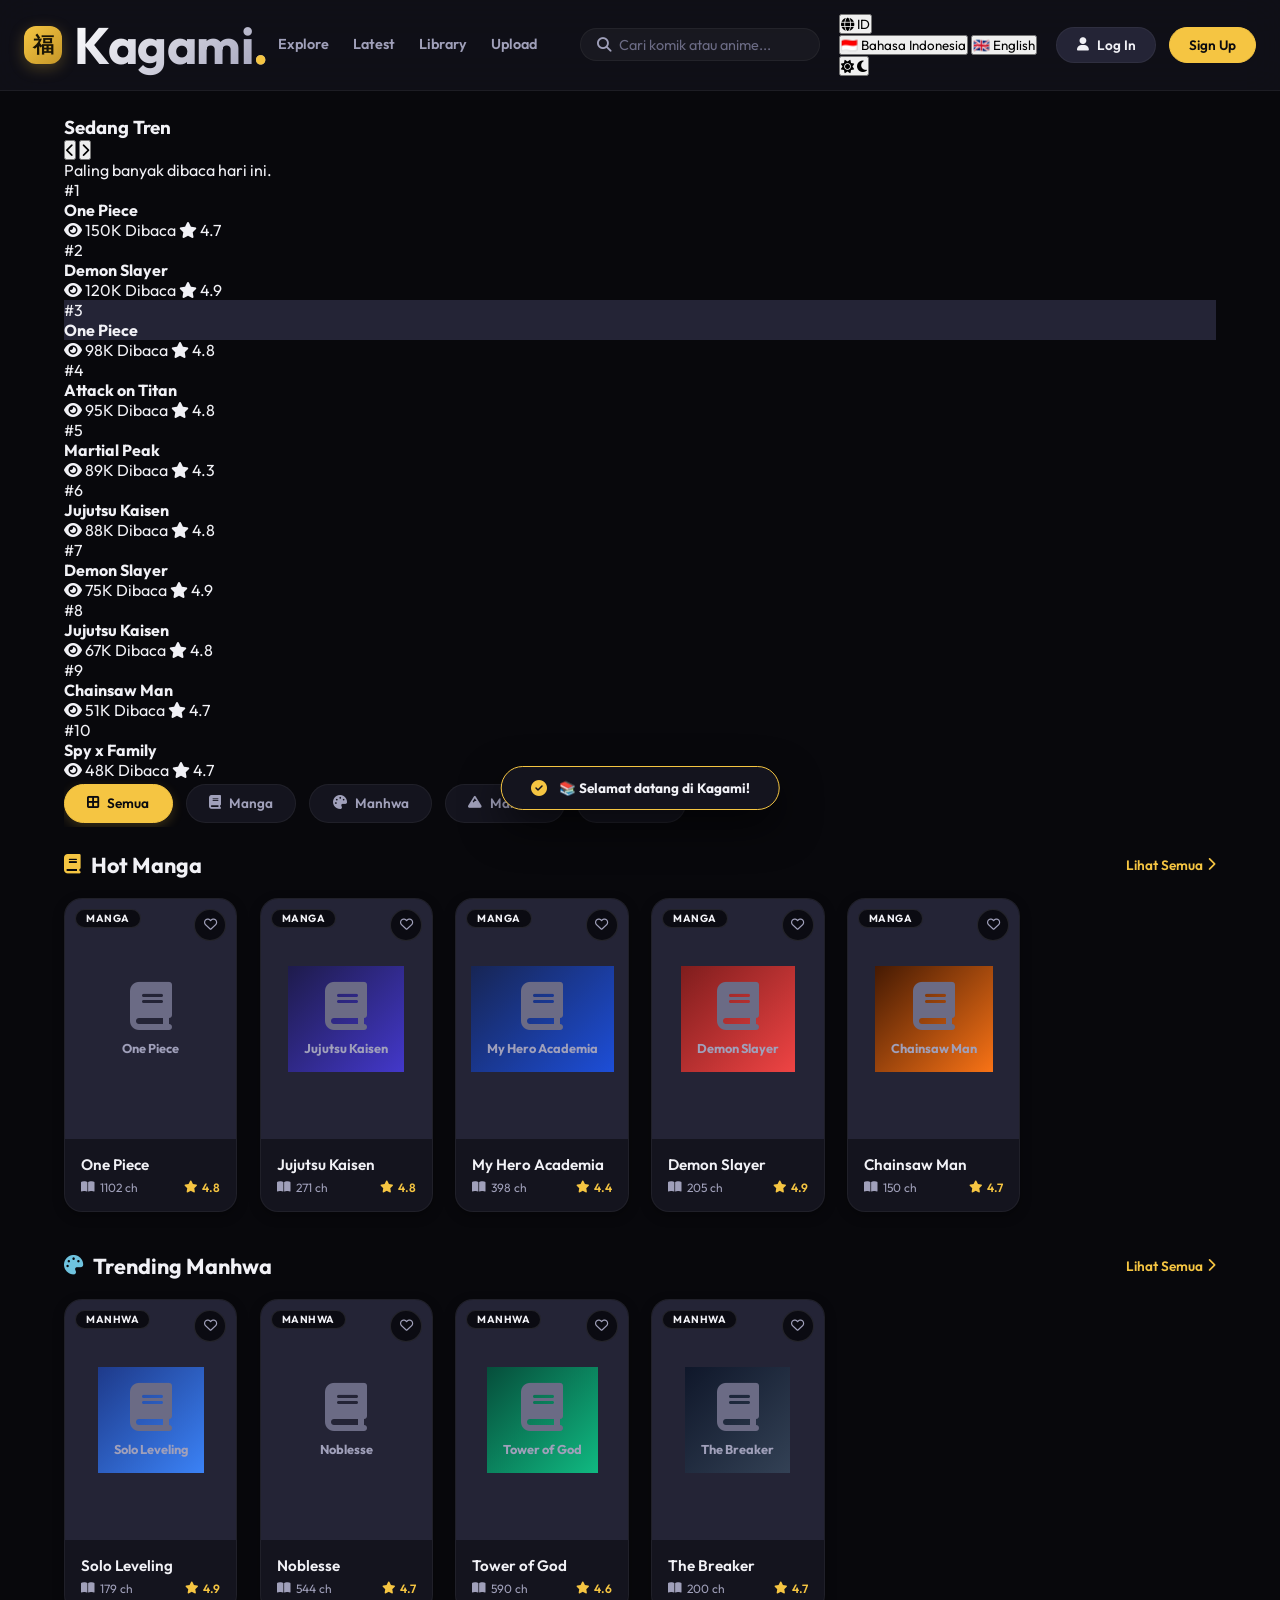
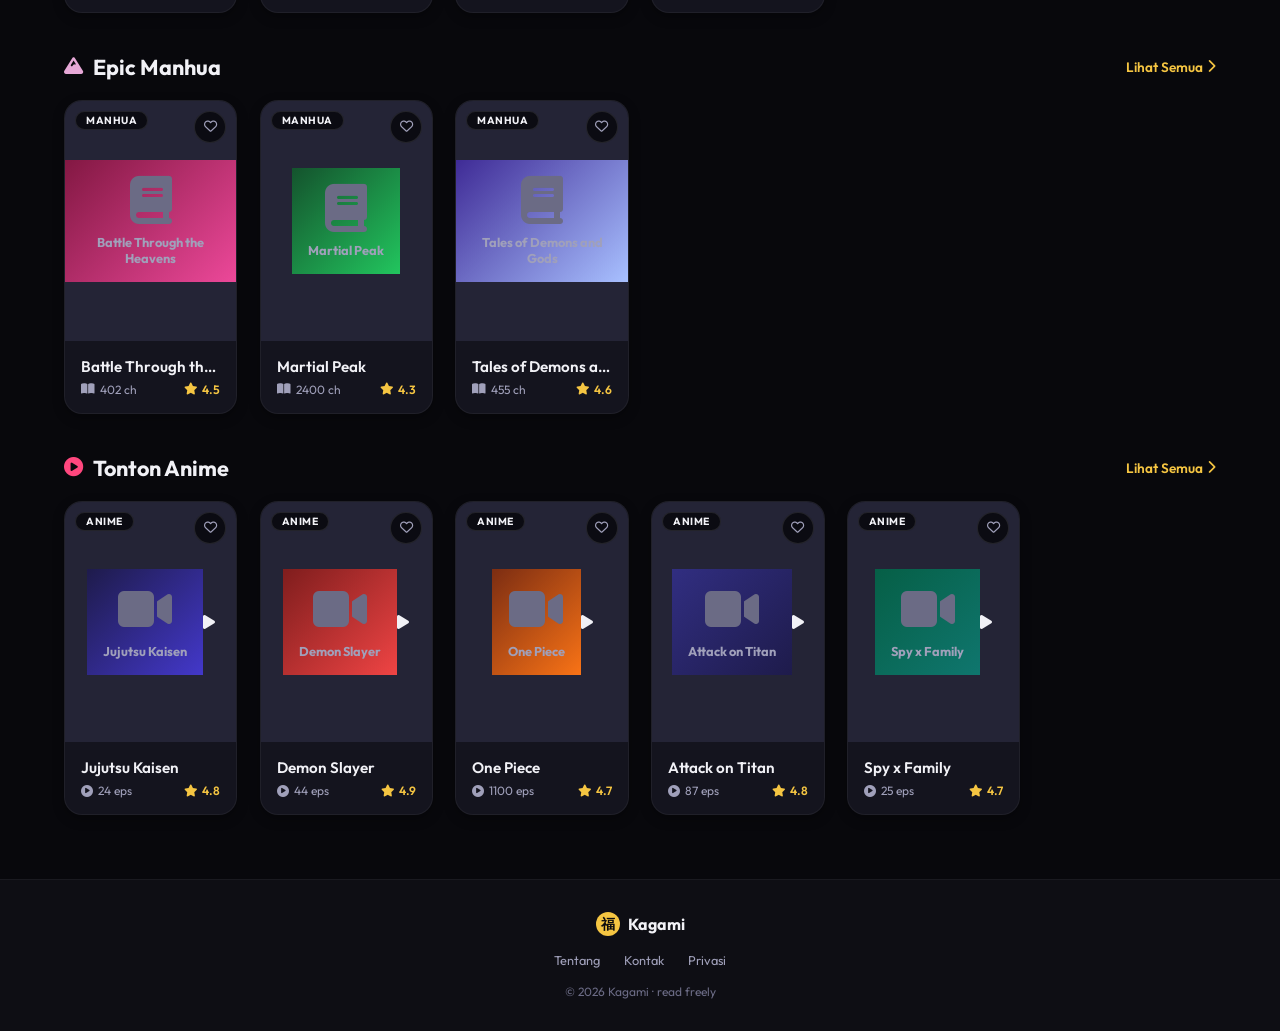
==== commit 297901ed: "Update index" ====
--- a/index.html
+++ b/index.html
@@ -36,8 +36,8 @@
     <div class="install-text">
       <i class="fas fa-download"></i>
       <div class="install-info">
-        <span>Pasang Kagami App</span>
-        <small>Baca manga & nonton offline lebih lancar</small>
+        <span data-i18n="install_title">Pasang Kagami App</span>
+        <small data-i18n="install_desc">Baca manga & nonton offline lebih lancar</small>
       </div>
     </div>
     <div class="install-actions">
@@ -55,16 +55,33 @@
 
     <!-- Desktop Navigation Menu -->
     <nav class="desktop-nav">
-      <a href="#" class="active" data-view-btn="explore"><i class="fas fa-compass"></i> Explore</a>
-      <a href="#" data-view-btn="latest"><i class="fas fa-fire"></i> Latest</a>
-      <a href="#" data-view-btn="saved"><i class="fas fa-bookmark"></i> Saved</a>
-      <a href="#" data-view-btn="upload"><i class="fas fa-cloud-upload-alt"></i> Upload</a>
+      <a href="#" class="active" data-view-btn="explore" data-i18n="nav_explore"><i class="fas fa-compass"></i> Explore</a>
+      <a href="#" data-view-btn="latest" data-i18n="nav_latest"><i class="fas fa-fire"></i> Latest</a>
+      <a href="#" data-view-btn="saved" data-i18n="nav_library"><i class="fas fa-layer-group"></i> Library</a>
+      <a href="#" data-view-btn="upload" data-i18n="nav_upload"><i class="fas fa-cloud-upload-alt"></i> Upload</a>
     </nav>
 
     <div class="header-actions">
       <div class="header-search">
         <i class="fas fa-search"></i>
-        <input type="text" placeholder="Cari komik atau anime..." id="headerSearchInput">
+        <input type="text" placeholder="Cari komik atau anime..." id="headerSearchInput" data-i18n-ph="search_placeholder">
+      </div>
+
+      <!-- Utility toggles: language & theme -->
+      <div class="header-utils">
+        <div class="lang-switcher" id="langSwitcher">
+          <button type="button" class="lang-btn" id="langSwitcherBtn" title="Ganti Bahasa">
+            <i class="fas fa-globe"></i> <span id="langCurrentLabel">ID</span>
+          </button>
+          <div class="lang-menu" id="langMenu">
+            <button type="button" class="lang-option" data-lang="id"><span>🇮🇩</span> Bahasa Indonesia</button>
+            <button type="button" class="lang-option" data-lang="en"><span>🇬🇧</span> English</button>
+          </div>
+        </div>
+        <button type="button" class="theme-toggle-btn" id="themeToggleBtn" title="Ganti Mode Terang/Gelap">
+          <i class="fas fa-sun"></i>
+          <i class="fas fa-moon"></i>
+        </button>
       </div>
       
       <!-- Account Badge Dynamic -->
@@ -79,31 +96,37 @@
 
     <!-- 1. EXPLORE VIEW (HOME) -->
     <div class="app-view active" id="exploreView">
-      <!-- Hero Slider/Featured -->
-      <section class="featured-hero">
-        <div class="featured-hero-info">
-          <h2><i class="fas fa-crown"></i> Solo Leveling</h2>
-          <p>Ikuti perjalanan Sung Jinwoo dari Hunter terlemah di dunia hingga menjadi Shadow Monarch legendaris dalam adaptasi Webtoon terpopuler.</p>
-        </div>
-        <div class="featured-hero-tag"><i class="fas fa-bolt"></i> 179 Chapters Lengkap</div>
+      <!-- Now Trending Carousel -->
+      <section class="trending-section">
+        <div class="trending-header">
+          <h3><span class="trending-bar"></span> <span data-i18n="trending_title">Now Trending</span></h3>
+          <div class="trending-nav">
+            <button type="button" class="trending-nav-btn" id="trendingPrevBtn"><i class="fas fa-chevron-left"></i></button>
+            <button type="button" class="trending-nav-btn" id="trendingNextBtn"><i class="fas fa-chevron-right"></i></button>
+          </div>
+        </div>
+        <p class="trending-sub" data-i18n="trending_sub">Most read today.</p>
+        <div class="trending-track" id="trendingTrack">
+          <!-- Diisi oleh JS: renderTrendingGrid() -->
+        </div>
       </section>
 
       <!-- Category Filter Chips -->
       <div class="filter-container">
         <div class="filter-chips">
-          <span class="chip active" data-filter="all"><i class="fas fa-border-all"></i> Semua</span>
-          <span class="chip" data-filter="manga"><i class="fas fa-book"></i> Manga</span>
-          <span class="chip" data-filter="manhwa"><i class="fas fa-palette"></i> Manhwa</span>
-          <span class="chip" data-filter="manhua"><i class="fas fa-mountain"></i> Manhua</span>
-          <span class="chip" data-filter="anime"><i class="fas fa-play-circle"></i> Anime</span>
+          <span class="chip active" data-filter="all"><i class="fas fa-border-all"></i> <span data-i18n="chip_all">Semua</span></span>
+          <span class="chip" data-filter="manga"><i class="fas fa-book"></i> <span data-i18n="chip_manga">Manga</span></span>
+          <span class="chip" data-filter="manhwa"><i class="fas fa-palette"></i> <span data-i18n="chip_manhwa">Manhwa</span></span>
+          <span class="chip" data-filter="manhua"><i class="fas fa-mountain"></i> <span data-i18n="chip_manhua">Manhua</span></span>
+          <span class="chip" data-filter="anime"><i class="fas fa-play-circle"></i> <span data-i18n="chip_anime">Anime</span></span>
         </div>
       </div>
 
       <!-- Manga Section -->
       <section class="section-wrapper" id="exploreMangaSection">
         <div class="section-title">
-          <h3><i class="fas fa-book" style="color: var(--accent-gold);"></i> Hot Manga</h3>
-          <a href="#" class="view-all" data-view-btn="category-view" data-category="Manga">Lihat Semua <i class="fas fa-chevron-right"></i></a>
+          <h3><i class="fas fa-book" style="color: var(--accent-gold);"></i> <span data-i18n="sec_hot_manga">Hot Manga</span></h3>
+          <a href="#" class="view-all" data-view-btn="category-view" data-category="Manga"><span data-i18n="view_all">Lihat Semua</span> <i class="fas fa-chevron-right"></i></a>
         </div>
         <div class="card-grid" id="exploreMangaGrid"></div>
       </section>
@@ -111,8 +134,8 @@
       <!-- Manhwa Section -->
       <section class="section-wrapper" id="exploreManhwaSection">
         <div class="section-title">
-          <h3><i class="fas fa-palette" style="color: #6fc3df;"></i> Trending Manhwa</h3>
-          <a href="#" class="view-all" data-view-btn="category-view" data-category="Manhwa">Lihat Semua <i class="fas fa-chevron-right"></i></a>
+          <h3><i class="fas fa-palette" style="color: #6fc3df;"></i> <span data-i18n="sec_trending_manhwa">Trending Manhwa</span></h3>
+          <a href="#" class="view-all" data-view-btn="category-view" data-category="Manhwa"><span data-i18n="view_all">Lihat Semua</span> <i class="fas fa-chevron-right"></i></a>
         </div>
         <div class="card-grid" id="exploreManhwaGrid"></div>
       </section>
@@ -120,8 +143,8 @@
       <!-- Manhua Section -->
       <section class="section-wrapper" id="exploreManhuaSection">
         <div class="section-title">
-          <h3><i class="fas fa-mountain" style="color: #e6a8d7;"></i> Epic Manhua</h3>
-          <a href="#" class="view-all" data-view-btn="category-view" data-category="Manhua">Lihat Semua <i class="fas fa-chevron-right"></i></a>
+          <h3><i class="fas fa-mountain" style="color: #e6a8d7;"></i> <span data-i18n="sec_epic_manhua">Epic Manhua</span></h3>
+          <a href="#" class="view-all" data-view-btn="category-view" data-category="Manhua"><span data-i18n="view_all">Lihat Semua</span> <i class="fas fa-chevron-right"></i></a>
         </div>
         <div class="card-grid" id="exploreManhuaGrid"></div>
       </section>
@@ -129,8 +152,8 @@
       <!-- Anime Section -->
       <section class="section-wrapper" id="exploreAnimeSection">
         <div class="section-title">
-          <h3><i class="fas fa-play-circle" style="color: var(--accent-coral);"></i> Tonton Anime</h3>
-          <a href="#" class="view-all" data-view-btn="category-view" data-category="Anime">Lihat Semua <i class="fas fa-chevron-right"></i></a>
+          <h3><i class="fas fa-play-circle" style="color: var(--accent-coral);"></i> <span data-i18n="sec_watch_anime">Tonton Anime</span></h3>
+          <a href="#" class="view-all" data-view-btn="category-view" data-category="Anime"><span data-i18n="view_all">Lihat Semua</span> <i class="fas fa-chevron-right"></i></a>
         </div>
         <div class="card-grid" id="exploreAnimeGrid"></div>
       </section>
@@ -139,27 +162,92 @@
     <!-- 2. LATEST VIEW -->
     <div class="app-view" id="latestView">
       <div class="section-title">
-        <h3><i class="fas fa-fire" style="color: var(--accent-coral);"></i> Rilis Terbaru</h3>
+        <h3><i class="fas fa-fire" style="color: var(--accent-coral);"></i> <span data-i18n="sec_latest">Rilis Terbaru</span></h3>
       </div>
       <div class="card-grid" id="latestGrid"></div>
     </div>
 
-    <!-- 3. SAVED VIEW -->
+    <!-- 3. LIBRARY VIEW (Favorit + Riwayat Baca) -->
     <div class="app-view" id="savedView">
       <div class="section-title">
-        <h3><i class="fas fa-bookmark" style="color: var(--accent-gold);"></i> Koleksi Favorit</h3>
-      </div>
-      <div class="card-grid" id="savedGrid"></div>
+        <h3><i class="fas fa-layer-group" style="color: var(--accent-gold);"></i> <span data-i18n="library_title">Pustaka Saya</span></h3>
+      </div>
+
+      <div class="lib-tabs-nav">
+        <button class="lib-tab-btn active" data-lib-panel="libFavoritPanel">
+          <i class="fas fa-heart"></i> <span data-i18n="library_tab_fav">Favorit</span>
+        </button>
+        <button class="lib-tab-btn" data-lib-panel="libHistoryPanel">
+          <i class="fas fa-history"></i> <span data-i18n="library_tab_history">Riwayat Baca</span>
+        </button>
+      </div>
+
+      <div class="lib-panel active" id="libFavoritPanel">
+        <div class="card-grid" id="savedGrid"></div>
+      </div>
+
+      <div class="lib-panel" id="libHistoryPanel">
+        <div class="lib-history-toolbar">
+          <small data-i18n="library_history_desc">Judul dan chapter/episode terakhir yang Anda baca.</small>
+          <button class="btn-clear-history" id="clearHistoryBtn"><i class="fas fa-trash-alt"></i> <span data-i18n="library_clear_history">Hapus Riwayat</span></button>
+        </div>
+        <div class="history-list" id="historyGrid"></div>
+      </div>
     </div>
 
     <!-- 4. DEDICATED SEARCH VIEW -->
     <div class="app-view" id="searchView">
-      <div class="upload-form-wrapper" style="padding: 1.5rem; margin-bottom: 2rem; max-width: 100%;">
+      <div class="upload-form-wrapper" style="padding: 1.5rem; margin-bottom: 1rem; max-width: 100%;">
         <div style="display: flex; align-items: center; gap: 12px; background: var(--surface-secondary); padding: 0.8rem 1.2rem; border-radius: 16px; border: 1px solid var(--border-color);">
           <i class="fas fa-search" style="color: var(--text-secondary); font-size: 1.1rem;"></i>
-          <input type="text" placeholder="Masukkan judul manga, manhwa, manhua, atau anime..." id="searchQueryInput" style="background: transparent; border: none; outline: none; color: white; width: 100%; font-size: 1rem;">
+          <input type="text" placeholder="Masukkan judul manga, manhwa, manhua, atau anime..." id="searchQueryInput" data-i18n-ph="search_input_placeholder" style="background: transparent; border: none; outline: none; color: white; width: 100%; font-size: 1rem;">
+          <button type="button" class="btn-toggle-advanced" id="toggleAdvancedSearchBtn" title="Filter Lanjutan">
+            <i class="fas fa-sliders-h"></i>
+          </button>
         </div>
         <small id="searchStateDesc" style="display:block; margin-top: 8px; color: var(--text-tertiary); font-weight: 500;"></small>
+
+        <!-- Advanced Filter Panel -->
+        <div class="advanced-search-panel" id="advancedSearchPanel">
+          <div class="adv-search-row">
+            <div class="adv-search-field">
+              <label data-i18n="filter_format">Format</label>
+              <select id="filterFormat">
+                <option value="all" data-i18n="filter_all">Semua</option>
+                <option value="Manga">Manga</option>
+                <option value="Manhwa">Manhwa</option>
+                <option value="Manhua">Manhua</option>
+                <option value="Anime">Anime</option>
+              </select>
+            </div>
+            <div class="adv-search-field">
+              <label data-i18n="filter_status">Status</label>
+              <select id="filterStatus">
+                <option value="all" data-i18n="filter_all">Semua</option>
+                <option value="Ongoing" data-i18n="filter_ongoing">Ongoing</option>
+                <option value="Completed" data-i18n="filter_completed">Completed</option>
+              </select>
+            </div>
+            <div class="adv-search-field">
+              <label data-i18n="filter_sort">Urutkan</label>
+              <select id="filterSort">
+                <option value="relevance" data-i18n="sort_relevance">Relevansi</option>
+                <option value="rating_desc" data-i18n="sort_rating">Rating Tertinggi</option>
+                <option value="latest" data-i18n="sort_latest">Terbaru</option>
+                <option value="popular" data-i18n="sort_popular">Paling Populer</option>
+                <option value="title_asc" data-i18n="sort_title">Judul A-Z</option>
+              </select>
+            </div>
+          </div>
+          <div class="adv-search-field adv-genre-field">
+            <label data-i18n="filter_genre">Genre</label>
+            <div class="genre-chip-list" id="filterGenreChips"><!-- Diisi oleh JS --></div>
+          </div>
+          <div class="adv-search-actions">
+            <small id="authorFilterBadge" style="display:none;"></small>
+            <button type="button" class="btn-reset-filters" id="resetFiltersBtn" data-i18n="filter_reset">Reset Filter</button>
+          </div>
+        </div>
       </div>
       <div class="card-grid" id="searchResultsGrid"></div>
     </div>
@@ -195,9 +283,20 @@
             </div>
           </div>
 
+          <div class="form-row">
+            <div class="form-group">
+              <label for="uploadRating">Rating Awal *</label>
+              <input type="number" id="uploadRating" class="form-control" min="1" max="5" step="0.1" placeholder="4.5" required>
+            </div>
+            <div class="form-group">
+              <label for="uploadAuthor">Penulis / Studio</label>
+              <input type="text" id="uploadAuthor" class="form-control" placeholder="Contoh: Eiichiro Oda">
+            </div>
+          </div>
+
           <div class="form-group">
-            <label for="uploadRating">Rating Awal *</label>
-            <input type="number" id="uploadRating" class="form-control" min="1" max="5" step="0.1" placeholder="4.5" required>
+            <label for="uploadGenre">Genre (pisahkan dengan koma)</label>
+            <input type="text" id="uploadGenre" class="form-control" placeholder="Contoh: Action, Fantasy, Adventure">
           </div>
 
           <div class="form-group">
@@ -210,7 +309,24 @@
               </div>
               
               <div class="cover-options">
-                <p style="font-size:0.8rem; color:var(--text-secondary); margin-bottom: 8px;">Unggah berkas gambar sampul Anda atau pilih salah satu latar gradasi default berikut:</p>
+                <!-- URL Input (Prioritas utama) -->
+                <div class="form-group" style="margin-bottom: 10px;">
+                  <label for="uploadCoverUrl" style="font-size:0.8rem; color:var(--text-secondary); margin-bottom:6px; display:block;">
+                    <i class="fas fa-link" style="color:var(--accent-gold);"></i> Tempel URL Gambar Cover (Disarankan)
+                  </label>
+                  <input
+                    type="url"
+                    id="uploadCoverUrl"
+                    class="form-control"
+                    placeholder="https://contoh.com/gambar-cover.jpg"
+                    style="font-size:0.85rem;"
+                  >
+                  <small style="color:var(--text-tertiary); font-size:0.75rem; display:block; margin-top:4px;">
+                    💡 Gunakan link dari Imgur, i.ibb.co, atau Google Drive (format direct link)
+                  </small>
+                </div>
+
+                <p style="font-size:0.75rem; color:var(--text-tertiary); margin-bottom: 8px; text-align:center;">— atau unggah dari galeri (offline only) —</p>
                 
                 <div class="btn-file-upload">
                   <i class="fas fa-image"></i> Pilih Gambar dari Galeri
@@ -261,23 +377,23 @@
   <nav class="bottom-nav">
     <button class="nav-item active" data-view-btn="explore">
       <i class="fas fa-compass"></i>
-      <span>Explore</span>
+      <span data-i18n="nav_explore">Explore</span>
     </button>
     <button class="nav-item" data-view-btn="latest">
       <i class="fas fa-fire"></i>
-      <span>Latest</span>
+      <span data-i18n="nav_latest">Latest</span>
     </button>
     <button class="nav-item" data-view-btn="search">
       <i class="fas fa-search"></i>
-      <span>Cari</span>
+      <span data-i18n="nav_search">Cari</span>
     </button>
     <button class="nav-item" data-view-btn="saved">
-      <i class="fas fa-bookmark"></i>
-      <span>Saved</span>
+      <i class="fas fa-layer-group"></i>
+      <span data-i18n="nav_library">Library</span>
     </button>
     <button class="nav-item" data-view-btn="upload">
       <i class="fas fa-cloud-upload-alt"></i>
-      <span>Unggah</span>
+      <span data-i18n="nav_upload_short">Unggah</span>
     </button>
   </nav>
 
@@ -297,6 +413,9 @@
             <div class="detail-info-tags">
               <!-- Tags injected by JS -->
             </div>
+            <div class="detail-author-row" id="detailAuthorRow">
+              <!-- Author link injected by JS -->
+            </div>
           </div>
         </div>
       </div>
@@ -325,13 +444,20 @@
             </div>
           </div>
           
+          <div class="detail-genre-list" id="detailGenreList">
+            <!-- Genre chips injected by JS -->
+          </div>
+
           <p class="detail-description-text">
             Deskripsi sinopsis di sini...
           </p>
 
           <div class="detail-actions">
             <button class="btn-detail-action btn-detail-read">
-              <i class="fas fa-book-open"></i> Read Now
+              <i class="fas fa-book-open"></i> Mulai Membaca
+            </button>
+            <button class="btn-detail-action btn-detail-watch" id="detailWatchAnimeBtn" style="display:none; background: linear-gradient(135deg, #7c3aed, #a855f7);">
+              <i class="fas fa-play-circle"></i> Tonton Anime
             </button>
             <button class="btn-detail-action btn-detail-bookmark">
               <i class="far fa-heart"></i> Save
@@ -345,6 +471,138 @@
             <!-- Chapters list item elements dynamically rendered -->
           </div>
         </div>
+      </div>
+    </div>
+  </div>
+
+  <!-- ====== ANIME COMING SOON MODAL ====== -->
+  <div class="modal-overlay" id="animeComingSoonModal">
+    <div class="anime-cs-container">
+      <button class="modal-close" onclick="document.getElementById('animeComingSoonModal').classList.remove('active')"><i class="fas fa-times"></i></button>
+
+      <div class="anime-cs-rotated-badge">COMING<br>SOON</div>
+
+      <!-- LEFT: Text Content -->
+      <div class="anime-cs-left">
+        <div class="anime-cs-eyebrow" data-i18n="anime_cs_eyebrow">CURRENTLY IN THE WORKS</div>
+        <h2 class="anime-cs-heading">
+          <span data-i18n="anime_cs_heading_1">Anime is coming</span><br>
+          <span class="anime-cs-heading-italic" data-i18n="anime_cs_heading_2">soon.</span>
+        </h2>
+        <p class="anime-cs-desc" data-i18n="anime_cs_desc">A calm, beautiful viewing experience connected to your Kagami library is now in development.</p>
+        <p class="anime-cs-target">
+          <span id="animeCSTitle">Jujutsu Kaisen</span> · <span id="animeCSEpisode">Episode 1</span>
+        </p>
+        <button class="anime-cs-notif-btn" onclick="document.getElementById('animeComingSoonModal').classList.remove('active'); showToast('🔔 Notifikasi aktif! Kami akan memberitahu ketika video tersedia.')">
+          <i class="fas fa-star"></i> <span data-i18n="anime_cs_notify">Notify me</span>
+        </button>
+      </div>
+
+      <!-- RIGHT: Animated Character Illustration -->
+      <div class="anime-cs-right">
+        <span class="anime-cs-sparkle sparkle-1">✦</span>
+        <span class="anime-cs-sparkle sparkle-2">✧</span>
+        <span class="anime-cs-sparkle sparkle-3">✦</span>
+
+        <div class="anime-cs-char-wrap">
+          <svg class="anime-cs-svg" viewBox="0 0 400 520" xmlns="http://www.w3.org/2000/svg">
+            <defs>
+              <radialGradient id="haloGlow" cx="50%" cy="45%" r="55%">
+                <stop offset="0%" stop-color="#ffd873"/>
+                <stop offset="60%" stop-color="#f5c542"/>
+                <stop offset="100%" stop-color="#f5c542" stop-opacity="0"/>
+              </radialGradient>
+            </defs>
+
+            <!-- Glowing halo behind character -->
+            <circle class="cs-halo" cx="200" cy="165" r="150" fill="url(#haloGlow)"/>
+
+            <!-- Floating character group -->
+            <g class="cs-character">
+              <!-- Hair back / hoodie silhouette -->
+              <path d="M 55 520 L 55 355 Q 55 195 200 165 Q 345 195 345 355 L 345 520 Z" fill="#171720"/>
+
+              <!-- Face -->
+              <ellipse cx="200" cy="262" rx="70" ry="84" fill="#f4d7b8"/>
+              <ellipse cx="200" cy="290" rx="70" ry="56" fill="#f0cca6" opacity="0.5"/>
+
+              <!-- Spiky bangs -->
+              <path d="M 132 218 L 148 158 L 163 212 L 178 145 L 197 216 L 218 145 L 235 212 L 252 158 L 268 220 L 250 224 L 200 200 L 150 224 Z" fill="#15151c"/>
+
+              <!-- Closed eyes -->
+              <path d="M 168 252 Q 181 242 195 252" stroke="#2a1c14" stroke-width="5" fill="none" stroke-linecap="round"/>
+              <path d="M 205 252 Q 219 242 232 252" stroke="#2a1c14" stroke-width="5" fill="none" stroke-linecap="round"/>
+
+              <!-- Mouth -->
+              <rect x="187" y="296" width="26" height="5" rx="2.5" fill="#a85d43"/>
+
+              <!-- Scarf -->
+              <path d="M 128 342 Q 200 378 272 342 L 284 400 Q 200 436 116 400 Z" fill="#8a3324"/>
+              <path d="M 116 400 Q 200 436 284 400 L 280 430 Q 200 460 120 430 Z" fill="#732818"/>
+            </g>
+          </svg>
+        </div>
+      </div>
+    </div>
+  </div>
+
+  <!-- ====== IMMERSIVE READER / WATCHER MODAL ====== -->
+  <div class="modal-overlay reader-modal-overlay" id="readerModal">
+    <div class="reader-container">
+      <!-- Reader Header Bar -->
+      <div class="reader-header">
+        <button class="btn-reader-back" id="closeReaderBtn">
+          <i class="fas fa-arrow-left"></i>
+        </button>
+        <div class="reader-title-info">
+          <h3 id="readerTitle">Solo Leveling</h3>
+          <span id="readerSubtitle">Chapter 179</span>
+        </div>
+        <div class="reader-controls">
+          <!-- Manga Layout Mode Buttons (Only shown for manga) -->
+          <div id="mangaControls" class="reader-mode-group">
+            <button class="btn-reader-mode active" id="modeScrollBtn" title="Webtoon Scroll Mode">
+              <i class="fas fa-arrows-alt-v"></i> <span>Scroll</span>
+            </button>
+            <button class="btn-reader-mode" id="modePageBtn" title="Single Page Mode">
+              <i class="fas fa-book-open"></i> <span>Page</span>
+            </button>
+            <button class="btn-download-chapter" id="downloadChapterBtn" title="Unduh Semua Halaman Chapter Ini" onclick="downloadCurrentChapter()">
+              <i class="fas fa-cloud-download-alt"></i> <span>Unduh</span>
+            </button>
+          </div>
+          <!-- Anime Ambient Light toggle (Only shown for anime) -->
+          <div id="animeControls" class="reader-mode-group" style="display:none;">
+            <button class="btn-reader-mode active" id="ambientGlowBtn" title="Cinema Light Mode">
+              <i class="fas fa-lightbulb"></i> <span>Ambient Glow</span>
+            </button>
+          </div>
+        </div>
+      </div>
+
+      <!-- Reader Content Area -->
+      <div class="reader-content-body">
+        <!-- Manga Content View -->
+        <div id="mangaContentArea" class="reader-view-panel scroll-mode active">
+          <!-- Images or Canvas panels are injected here -->
+        </div>
+
+
+      </div>
+
+      <!-- Navigation Footer (Only shown for Manga or when video completes) -->
+      <div class="reader-footer" id="readerFooter">
+        <button class="btn-nav-chap" id="prevChapBtn">
+          <i class="fas fa-chevron-left"></i> Sebelumnya
+        </button>
+        <div class="nav-chap-selector">
+          <select id="readerChapterSelector">
+            <!-- Dynamically populated options -->
+          </select>
+        </div>
+        <button class="btn-nav-chap" id="nextChapBtn">
+          Selanjutnya <i class="fas fa-chevron-right"></i>
+        </button>
       </div>
     </div>
   </div>
@@ -356,16 +614,9 @@
       <div class="auth-modal-body">
         
         <div class="auth-tabs">
-          <div class="auth-tab active" id="tabLogin" onclick="switchAuthTab('login')">Masuk</div>
-          <div class="auth-tab" id="tabSignup" onclick="switchAuthTab('signup')">Daftar</div>
-        </div>
-
-        <!-- simulated Google Action Buttons -->
-        <button class="google-auth-btn btn-google-action">
-          <i class="fab fa-google"></i> Lanjutkan dengan Google
-        </button>
-
-        <div class="auth-divider">atau dengan email</div>
+          <div class="auth-tab active" id="tabLogin" onclick="switchAuthTab('login')" data-i18n="auth_tab_login">Masuk</div>
+          <div class="auth-tab" id="tabSignup" onclick="switchAuthTab('signup')" data-i18n="auth_tab_signup">Daftar</div>
+        </div>
 
         <!-- Form 1: Log In -->
         <div class="auth-form-panel active" id="panelLogin">
@@ -412,9 +663,9 @@
       <span>Kagami</span>
     </a>
     <div class="footer-links">
-      <a href="#" onclick="event.preventDefault(); showToast('Kagami - Platform Baca Komik PWA Premium');">Tentang</a>
-      <a href="#" onclick="event.preventDefault(); showToast('Hubungi kami di: support@kagami.com');">Kontak</a>
-      <a href="#" onclick="event.preventDefault(); showToast('Kebijakan Privasi data pengguna tersimpan di browser Anda.');">Privasi</a>
+      <a href="#" onclick="event.preventDefault(); showToast('Kagami - Platform Baca Komik PWA Premium');" data-i18n="footer_about">Tentang</a>
+      <a href="#" onclick="event.preventDefault(); showToast('Hubungi kami di: support@kagami.com');" data-i18n="footer_contact">Kontak</a>
+      <a href="#" onclick="event.preventDefault(); showToast('Kebijakan Privasi data pengguna tersimpan di browser Anda.');" data-i18n="footer_privacy">Privasi</a>
     </div>
     <div class="footer-copy">
       © 2026 Kagami · read freely
--- a/style.css
+++ b/style.css
@@ -0,0 +1,1601 @@
+@import url('https://fonts.googleapis.com/css2?family=Outfit:wght@300;400;500;600;700;800&display=swap');
+
+:root {
+  --bg-primary: #08080c;
+  --bg-secondary: #0e0e14;
+  --surface-primary: #14141e;
+  --surface-secondary: #1a1a28;
+  --surface-tertiary: #242436;
+  --accent-gold: #f5c542;
+  --accent-gold-rgb: 245, 197, 66;
+  --accent-gold-hover: #e5b32f;
+  --accent-coral: #ff477e;
+  --accent-blue: #3b82f6;
+  --text-primary: #f1f1f6;
+  --text-secondary: #a0a0ba;
+  --text-tertiary: #6b6b85;
+  --border-color: rgba(255, 255, 255, 0.05);
+  --border-color-hover: rgba(255, 255, 255, 0.12);
+  --glass-bg: rgba(20, 20, 30, 0.65);
+  --glass-border: rgba(255, 255, 255, 0.06);
+  --shadow-sm: 0 4px 12px rgba(0, 0, 0, 0.3);
+  --shadow-lg: 0 16px 40px rgba(0, 0, 0, 0.6);
+  --transition-smooth: all 0.3s cubic-bezier(0.4, 0, 0.2, 1);
+  --transition-bounce: all 0.4s cubic-bezier(0.34, 1.56, 0.64, 1);
+  --safe-area-bottom: env(safe-area-inset-bottom, 0px);
+}
+
+/* Base resets & typography */
+* {
+  margin: 0;
+  padding: 0;
+  box-sizing: border-box;
+  font-family: 'Outfit', -apple-system, BlinkMacSystemFont, 'Segoe UI', Roboto, sans-serif;
+  -webkit-tap-highlight-color: transparent;
+}
+
+body {
+  background-color: var(--bg-primary);
+  color: var(--text-primary);
+  min-height: 100vh;
+  display: flex;
+  flex-direction: column;
+  overflow-x: hidden;
+  padding-bottom: calc(75px + var(--safe-area-bottom)); /* Leave room for bottom bar */
+}
+
+/* Custom Scrollbar */
+::-webkit-scrollbar {
+  width: 6px;
+  height: 6px;
+}
+::-webkit-scrollbar-track {
+  background: var(--bg-primary);
+}
+::-webkit-scrollbar-thumb {
+  background: var(--surface-tertiary);
+  border-radius: 10px;
+}
+::-webkit-scrollbar-thumb:hover {
+  background: var(--text-tertiary);
+}
+
+/* Animations */
+@keyframes fadeIn {
+  from { opacity: 0; transform: translateY(8px); }
+  to { opacity: 1; transform: translateY(0); }
+}
+
+@keyframes slideUp {
+  from { transform: translateY(100%); }
+  to { transform: translateY(0); }
+}
+
+@keyframes pulse {
+  0% { transform: scale(1); opacity: 0.5; }
+  50% { transform: scale(1.05); opacity: 1; }
+  100% { transform: scale(1); opacity: 0.5; }
+}
+
+@keyframes rotate {
+  from { transform: rotate(0deg); }
+  to { transform: rotate(360deg); }
+}
+
+/* Glassmorphism Header */
+.app-header {
+  position: sticky;
+  top: 0;
+  z-index: 100;
+  background: var(--glass-bg);
+  backdrop-filter: blur(20px);
+  -webkit-backdrop-filter: blur(20px);
+  border-bottom: 1px solid var(--glass-border);
+  padding: 0.8rem 1.5rem;
+  display: flex;
+  justify-content: space-between;
+  align-items: center;
+  transition: var(--transition-smooth);
+}
+
+.logo {
+  display: flex;
+  align-items: center;
+  gap: 12px;
+  text-decoration: none;
+  font-weight: 800;
+  font-size: 1.6rem;
+}
+
+.logo-icon {
+  display: flex;
+  align-items: center;
+  justify-content: center;
+  width: 38px;
+  height: 38px;
+  background: linear-gradient(135deg, var(--accent-gold), #c59728);
+  border-radius: 12px;
+  font-size: 1.3rem;
+  font-weight: 900;
+  color: #1a1505;
+  box-shadow: 0 4px 15px rgba(245, 197, 66, 0.25);
+  transition: var(--transition-bounce);
+}
+
+.logo:hover .logo-icon {
+  transform: rotate(-10deg) scale(1.08);
+}
+
+.logo-text {
+  background: linear-gradient(135deg, #fff, var(--text-secondary));
+  -webkit-background-clip: text;
+  -webkit-text-fill-color: transparent;
+  letter-spacing: -0.5px;
+}
+
+.logo-text span {
+  color: var(--accent-gold);
+  -webkit-text-fill-color: var(--accent-gold);
+}
+
+/* Search Bar (Top Header) */
+.header-actions {
+  display: flex;
+  align-items: center;
+  gap: 1.2rem;
+}
+
+.header-search {
+  position: relative;
+  display: flex;
+  align-items: center;
+  background: rgba(255, 255, 255, 0.04);
+  border: 1px solid var(--border-color);
+  border-radius: 30px;
+  padding: 0.4rem 1rem;
+  transition: var(--transition-smooth);
+  width: 240px;
+}
+
+.header-search:focus-within {
+  width: 280px;
+  background: rgba(0, 0, 0, 0.2);
+  border-color: var(--accent-gold);
+  box-shadow: 0 0 15px rgba(245, 197, 66, 0.1);
+}
+
+.header-search i {
+  color: var(--text-secondary);
+  margin-right: 8px;
+  font-size: 0.9rem;
+}
+
+.header-search input {
+  background: transparent;
+  border: none;
+  outline: none;
+  color: var(--text-primary);
+  width: 100%;
+  font-size: 0.9rem;
+}
+
+.header-search input::placeholder {
+  color: var(--text-tertiary);
+}
+
+/* Auth Buttons */
+.auth-block {
+  display: flex;
+  align-items: center;
+  gap: 0.8rem;
+}
+
+.btn-auth {
+  display: flex;
+  align-items: center;
+  gap: 8px;
+  padding: 0.5rem 1.2rem;
+  border-radius: 30px;
+  font-size: 0.85rem;
+  font-weight: 600;
+  cursor: pointer;
+  transition: var(--transition-smooth);
+  border: 1px solid var(--border-color);
+}
+
+.btn-auth-login {
+  background: var(--surface-tertiary);
+  color: var(--text-primary);
+}
+
+.btn-auth-login:hover {
+  background: var(--text-tertiary);
+  border-color: var(--text-secondary);
+}
+
+.btn-auth-signup {
+  background: var(--accent-gold);
+  color: #0b0b0f;
+  border-color: var(--accent-gold);
+}
+
+.btn-auth-signup:hover {
+  background: var(--accent-gold-hover);
+  transform: translateY(-2px);
+}
+
+.user-profile-badge {
+  display: flex;
+  align-items: center;
+  gap: 10px;
+  background: var(--surface-secondary);
+  padding: 4px 14px 4px 4px;
+  border-radius: 30px;
+  border: 1px solid var(--border-color);
+  cursor: pointer;
+  transition: var(--transition-smooth);
+}
+
+.user-profile-badge:hover {
+  background: var(--surface-tertiary);
+  border-color: var(--accent-gold);
+}
+
+.user-profile-badge img {
+  width: 32px;
+  height: 32px;
+  border-radius: 50%;
+  object-fit: cover;
+  border: 1.5px solid var(--accent-gold);
+}
+
+.user-profile-badge span {
+  font-size: 0.85rem;
+  font-weight: 600;
+  max-width: 90px;
+  white-space: nowrap;
+  overflow: hidden;
+  text-overflow: ellipsis;
+}
+
+/* App Views Container */
+.app-content {
+  flex: 1;
+  padding: 1.5rem;
+  max-width: 1200px;
+  margin: 0 auto;
+  width: 100%;
+}
+
+.app-view {
+  display: none;
+  animation: fadeIn 0.4s ease-out forwards;
+}
+
+.app-view.active {
+  display: block;
+}
+
+/* Featured Hero Banner */
+.featured-hero {
+  background: linear-gradient(135deg, rgba(26, 26, 40, 0.8), rgba(10, 10, 15, 0.95)), url('https://images.unsplash.com/photo-1578632767115-351597cf2477?q=80&w=1000') no-repeat center/cover;
+  border-radius: 24px;
+  padding: 2.5rem;
+  margin-bottom: 2rem;
+  border: 1px solid var(--border-color);
+  display: flex;
+  justify-content: space-between;
+  align-items: center;
+  gap: 2rem;
+  box-shadow: var(--shadow-sm);
+  position: relative;
+  overflow: hidden;
+}
+
+.featured-hero::before {
+  content: '';
+  position: absolute;
+  top: 0;
+  left: 0;
+  width: 100%;
+  height: 100%;
+  background: radial-gradient(circle at 80% 20%, rgba(245, 197, 66, 0.08), transparent 50%);
+  pointer-events: none;
+}
+
+.featured-hero-info h2 {
+  font-size: 2.2rem;
+  font-weight: 800;
+  margin-bottom: 0.5rem;
+  line-height: 1.2;
+}
+
+.featured-hero-info h2 i {
+  color: var(--accent-gold);
+  margin-right: 10px;
+}
+
+.featured-hero-info p {
+  color: var(--text-secondary);
+  font-size: 1.05rem;
+  max-width: 500px;
+  line-height: 1.6;
+}
+
+.featured-hero-tag {
+  background: rgba(245, 197, 66, 0.1);
+  color: var(--accent-gold);
+  border: 1px solid rgba(245, 197, 66, 0.2);
+  padding: 0.6rem 1.4rem;
+  border-radius: 50px;
+  font-weight: 600;
+  display: flex;
+  align-items: center;
+  gap: 8px;
+  white-space: nowrap;
+  font-size: 0.9rem;
+  box-shadow: 0 4px 12px rgba(0, 0, 0, 0.15);
+}
+
+/* Category Filter Chips */
+.filter-container {
+  display: flex;
+  align-items: center;
+  justify-content: space-between;
+  margin-bottom: 1.5rem;
+  gap: 1rem;
+}
+
+.filter-chips {
+  display: flex;
+  gap: 0.8rem;
+  overflow-x: auto;
+  padding: 4px 0;
+  scrollbar-width: none; /* Firefox */
+}
+
+.filter-chips::-webkit-scrollbar {
+  display: none; /* Chrome/Safari */
+}
+
+.chip {
+  display: flex;
+  align-items: center;
+  gap: 8px;
+  background: var(--surface-primary);
+  border: 1px solid var(--border-color);
+  color: var(--text-secondary);
+  padding: 0.6rem 1.4rem;
+  border-radius: 40px;
+  font-size: 0.85rem;
+  font-weight: 600;
+  cursor: pointer;
+  transition: var(--transition-smooth);
+  white-space: nowrap;
+}
+
+.chip:hover {
+  background: var(--surface-secondary);
+  color: var(--text-primary);
+  border-color: var(--text-tertiary);
+}
+
+.chip.active {
+  background: var(--accent-gold);
+  color: #0b0b0f;
+  border-color: var(--accent-gold);
+  box-shadow: 0 4px 12px rgba(245, 197, 66, 0.2);
+}
+
+/* Section Styling */
+.section-wrapper {
+  margin-bottom: 2.5rem;
+}
+
+.section-title {
+  display: flex;
+  justify-content: space-between;
+  align-items: center;
+  margin-bottom: 1.2rem;
+}
+
+.section-title h3 {
+  font-size: 1.35rem;
+  font-weight: 700;
+  display: flex;
+  align-items: center;
+  gap: 10px;
+}
+
+.section-title h3 i {
+  font-size: 1.2rem;
+}
+
+.section-title .view-all {
+  color: var(--accent-gold);
+  font-size: 0.85rem;
+  font-weight: 600;
+  text-decoration: none;
+  display: flex;
+  align-items: center;
+  gap: 4px;
+  transition: var(--transition-smooth);
+}
+
+.section-title .view-all:hover {
+  opacity: 0.8;
+  transform: translateX(3px);
+}
+
+/* Card Grid */
+.card-grid {
+  display: grid;
+  grid-template-columns: repeat(auto-fill, minmax(170px, 1fr));
+  gap: 1.8rem 1.4rem;
+}
+
+/* Manga/Anime Card */
+.manga-card {
+  background: var(--surface-primary);
+  border-radius: 18px;
+  overflow: hidden;
+  border: 1px solid var(--border-color);
+  box-shadow: var(--shadow-sm);
+  transition: var(--transition-bounce);
+  cursor: pointer;
+  display: flex;
+  flex-direction: column;
+  position: relative;
+}
+
+.manga-card:hover {
+  transform: translateY(-8px);
+  border-color: var(--accent-gold);
+  box-shadow: 0 12px 28px rgba(0, 0, 0, 0.5);
+}
+
+.card-img-wrapper {
+  aspect-ratio: 3 / 4.2;
+  position: relative;
+  overflow: hidden;
+  background: var(--surface-tertiary);
+  display: flex;
+  align-items: center;
+  justify-content: center;
+}
+
+.card-img-wrapper img {
+  width: 100%;
+  height: 100%;
+  object-fit: cover;
+  transition: var(--transition-smooth);
+}
+
+.manga-card:hover .card-img-wrapper img {
+  transform: scale(1.06);
+}
+
+.card-img-placeholder {
+  font-size: 3rem;
+  color: var(--text-tertiary);
+  display: flex;
+  flex-direction: column;
+  align-items: center;
+  gap: 10px;
+  padding: 1rem;
+  text-align: center;
+}
+
+.card-img-placeholder span {
+  font-size: 0.8rem;
+  font-weight: 700;
+  color: var(--text-secondary);
+}
+
+/* Badges on Card */
+.card-badges {
+  position: absolute;
+  top: 10px;
+  left: 10px;
+  display: flex;
+  flex-direction: column;
+  gap: 6px;
+  pointer-events: none;
+}
+
+.badge-type {
+  background: rgba(8, 8, 12, 0.85);
+  backdrop-filter: blur(8px);
+  -webkit-backdrop-filter: blur(8px);
+  color: var(--text-primary);
+  border: 1px solid rgba(255, 255, 255, 0.1);
+  padding: 2px 10px;
+  border-radius: 12px;
+  font-size: 0.65rem;
+  font-weight: 700;
+  letter-spacing: 0.5px;
+  text-transform: uppercase;
+}
+
+.badge-new {
+  background: var(--accent-coral);
+  color: white;
+  padding: 2px 8px;
+  border-radius: 12px;
+  font-size: 0.65rem;
+  font-weight: 800;
+  text-transform: uppercase;
+  animation: pulse 1.8s infinite;
+  text-align: center;
+}
+
+/* Bookmark Float Button */
+.btn-bookmark-float {
+  position: absolute;
+  top: 10px;
+  right: 10px;
+  width: 32px;
+  height: 32px;
+  border-radius: 50%;
+  background: rgba(8, 8, 12, 0.85);
+  backdrop-filter: blur(8px);
+  -webkit-backdrop-filter: blur(8px);
+  border: 1px solid rgba(255, 255, 255, 0.1);
+  color: var(--text-secondary);
+  display: flex;
+  align-items: center;
+  justify-content: center;
+  cursor: pointer;
+  transition: var(--transition-bounce);
+  z-index: 5;
+}
+
+.btn-bookmark-float:hover {
+  transform: scale(1.15);
+  background: var(--surface-primary);
+}
+
+.btn-bookmark-float.active {
+  color: var(--accent-coral);
+  border-color: rgba(255, 71, 126, 0.3);
+}
+
+/* Card Body */
+.card-content {
+  padding: 1rem;
+  display: flex;
+  flex-direction: column;
+  flex: 1;
+}
+
+.card-content h4 {
+  font-size: 0.95rem;
+  font-weight: 600;
+  color: var(--text-primary);
+  margin-bottom: 6px;
+  white-space: nowrap;
+  overflow: hidden;
+  text-overflow: ellipsis;
+}
+
+.card-meta {
+  display: flex;
+  justify-content: space-between;
+  align-items: center;
+  margin-top: auto;
+  font-size: 0.75rem;
+  color: var(--text-secondary);
+}
+
+.card-meta .meta-chapters {
+  display: flex;
+  align-items: center;
+  gap: 5px;
+}
+
+.card-meta .meta-rating {
+  display: flex;
+  align-items: center;
+  gap: 4px;
+  color: var(--accent-gold);
+  font-weight: 600;
+}
+
+/* Detail View (Breadcrumbs) */
+.view-details-header {
+  display: flex;
+  align-items: center;
+  gap: 10px;
+  margin-bottom: 2rem;
+  background: var(--surface-primary);
+  padding: 1rem 1.5rem;
+  border-radius: 16px;
+  border: 1px solid var(--border-color);
+}
+
+.btn-back {
+  background: var(--surface-tertiary);
+  border: 1px solid var(--border-color);
+  color: var(--text-primary);
+  width: 36px;
+  height: 36px;
+  border-radius: 50%;
+  display: flex;
+  align-items: center;
+  justify-content: center;
+  cursor: pointer;
+  transition: var(--transition-smooth);
+}
+
+.btn-back:hover {
+  background: var(--accent-gold);
+  color: #0b0b0f;
+  border-color: var(--accent-gold);
+  transform: translateX(-3px);
+}
+
+.breadcrumbs {
+  font-size: 0.9rem;
+  font-weight: 500;
+  color: var(--text-secondary);
+}
+
+.breadcrumbs span.current {
+  color: var(--text-primary);
+  font-weight: 700;
+}
+
+/* Upload & Form Container */
+.upload-form-wrapper {
+  background: var(--surface-primary);
+  border-radius: 24px;
+  border: 1px solid var(--border-color);
+  padding: 2rem;
+  max-width: 700px;
+  margin: 0 auto;
+  box-shadow: var(--shadow-lg);
+}
+
+.form-title {
+  margin-bottom: 1.5rem;
+  border-bottom: 1px solid var(--border-color);
+  padding-bottom: 1rem;
+}
+
+.form-title h2 {
+  font-size: 1.5rem;
+  font-weight: 700;
+  color: var(--text-primary);
+}
+
+.form-title p {
+  font-size: 0.85rem;
+  color: var(--text-secondary);
+  margin-top: 4px;
+}
+
+.form-group {
+  margin-bottom: 1.5rem;
+}
+
+.form-group label {
+  display: block;
+  font-size: 0.9rem;
+  font-weight: 600;
+  color: var(--text-secondary);
+  margin-bottom: 8px;
+}
+
+.form-control {
+  width: 100%;
+  background: var(--surface-secondary);
+  border: 1px solid var(--border-color);
+  border-radius: 12px;
+  padding: 0.8rem 1rem;
+  color: var(--text-primary);
+  font-size: 0.95rem;
+  outline: none;
+  transition: var(--transition-smooth);
+}
+
+.form-control:focus {
+  border-color: var(--accent-gold);
+  background: var(--bg-primary);
+  box-shadow: 0 0 10px rgba(245, 197, 66, 0.08);
+}
+
+.form-row {
+  display: grid;
+  grid-template-columns: 1fr 1fr;
+  gap: 1.2rem;
+}
+
+/* Custom Cover Uploader */
+.cover-picker-container {
+  display: grid;
+  grid-template-columns: 140px 1fr;
+  gap: 1.5rem;
+  align-items: center;
+}
+
+.cover-preview-box {
+  width: 140px;
+  height: 190px;
+  border-radius: 16px;
+  border: 2px dashed var(--border-color-hover);
+  background: var(--surface-secondary);
+  display: flex;
+  flex-direction: column;
+  align-items: center;
+  justify-content: center;
+  overflow: hidden;
+  position: relative;
+  transition: var(--transition-smooth);
+}
+
+.cover-preview-box img {
+  width: 100%;
+  height: 100%;
+  object-fit: cover;
+}
+
+.cover-preview-box i {
+  font-size: 2.2rem;
+  color: var(--text-tertiary);
+  margin-bottom: 8px;
+}
+
+.cover-preview-box span {
+  font-size: 0.75rem;
+  color: var(--text-secondary);
+  text-align: center;
+  padding: 0 10px;
+}
+
+.cover-options {
+  display: flex;
+  flex-direction: column;
+  gap: 10px;
+}
+
+.btn-file-upload {
+  position: relative;
+  background: var(--surface-tertiary);
+  border: 1px solid var(--border-color);
+  color: var(--text-primary);
+  padding: 0.6rem 1.2rem;
+  border-radius: 10px;
+  font-size: 0.85rem;
+  font-weight: 600;
+  text-align: center;
+  cursor: pointer;
+  overflow: hidden;
+  transition: var(--transition-smooth);
+}
+
+.btn-file-upload:hover {
+  background: var(--text-tertiary);
+}
+
+.btn-file-upload input[type="file"] {
+  position: absolute;
+  top: 0;
+  left: 0;
+  width: 100%;
+  height: 100%;
+  opacity: 0;
+  cursor: pointer;
+}
+
+.cover-gradient-generator {
+  display: flex;
+  gap: 8px;
+  flex-wrap: wrap;
+  margin-top: 5px;
+}
+
+.gradient-preset {
+  width: 32px;
+  height: 32px;
+  border-radius: 50%;
+  cursor: pointer;
+  border: 2px solid transparent;
+  transition: var(--transition-smooth);
+}
+
+.gradient-preset:hover {
+  transform: scale(1.15);
+}
+
+.gradient-preset.selected {
+  border-color: var(--accent-gold);
+  transform: scale(1.1);
+}
+
+.gradient-blue { background: linear-gradient(135deg, #1e3a8a, #3b82f6); }
+.gradient-purple { background: linear-gradient(135deg, #4c1d95, #8b5cf6); }
+.gradient-pink { background: linear-gradient(135deg, #831843, #ec4899); }
+.gradient-green { background: linear-gradient(135deg, #064e3b, #10b981); }
+.gradient-orange { background: linear-gradient(135deg, #7c2d12, #f97316); }
+
+.btn-submit-form {
+  width: 100%;
+  background: var(--accent-gold);
+  color: #0b0b0f;
+  border: none;
+  padding: 0.9rem;
+  border-radius: 12px;
+  font-size: 1rem;
+  font-weight: 700;
+  cursor: pointer;
+  transition: var(--transition-bounce);
+  margin-top: 1rem;
+}
+
+.btn-submit-form:hover {
+  background: var(--accent-gold-hover);
+  transform: translateY(-2px);
+  box-shadow: 0 4px 15px rgba(245, 197, 66, 0.25);
+}
+
+/* Modals General (Glass Backdrop) */
+.modal-overlay {
+  position: fixed;
+  top: 0;
+  left: 0;
+  width: 100%;
+  height: 100%;
+  background: rgba(5, 5, 8, 0.85);
+  backdrop-filter: blur(12px);
+  -webkit-backdrop-filter: blur(12px);
+  z-index: 200;
+  display: none;
+  align-items: center;
+  justify-content: center;
+  padding: 1.5rem;
+  opacity: 0;
+  transition: opacity 0.3s ease;
+}
+
+.modal-overlay.active {
+  display: flex;
+  opacity: 1;
+}
+
+.modal-container {
+  background: var(--surface-primary);
+  border: 1px solid var(--border-color);
+  border-radius: 24px;
+  width: 100%;
+  max-width: 520px;
+  box-shadow: var(--shadow-lg);
+  overflow: hidden;
+  transform: scale(0.9);
+  transition: transform 0.3s cubic-bezier(0.34, 1.56, 0.64, 1);
+  position: relative;
+}
+
+.modal-overlay.active .modal-container {
+  transform: scale(1);
+}
+
+.modal-close {
+  position: absolute;
+  top: 1.2rem;
+  right: 1.2rem;
+  background: rgba(255, 255, 255, 0.05);
+  border: none;
+  width: 32px;
+  height: 32px;
+  border-radius: 50%;
+  color: var(--text-secondary);
+  display: flex;
+  align-items: center;
+  justify-content: center;
+  cursor: pointer;
+  transition: var(--transition-smooth);
+  z-index: 10;
+}
+
+.modal-close:hover {
+  background: var(--accent-coral);
+  color: white;
+}
+
+/* Auth Modal Specifics */
+.auth-modal-body {
+  padding: 2.2rem;
+}
+
+.auth-tabs {
+  display: flex;
+  border-bottom: 1px solid var(--border-color);
+  margin-bottom: 1.8rem;
+}
+
+.auth-tab {
+  flex: 1;
+  text-align: center;
+  padding: 0.8rem 0;
+  font-weight: 700;
+  color: var(--text-secondary);
+  cursor: pointer;
+  transition: var(--transition-smooth);
+  border-bottom: 2px solid transparent;
+}
+
+.auth-tab.active {
+  color: var(--accent-gold);
+  border-color: var(--accent-gold);
+}
+
+.auth-form-panel {
+  display: none;
+}
+
+.auth-form-panel.active {
+  display: block;
+}
+
+.google-auth-btn {
+  width: 100%;
+  display: flex;
+  align-items: center;
+  justify-content: center;
+  gap: 12px;
+  background: white;
+  color: #1f2937;
+  border: none;
+  padding: 0.8rem;
+  border-radius: 12px;
+  font-weight: 700;
+  font-size: 0.95rem;
+  cursor: pointer;
+  transition: var(--transition-smooth);
+  margin-bottom: 1.5rem;
+}
+
+.google-auth-btn:hover {
+  background: #f3f4f6;
+  transform: translateY(-1px);
+  box-shadow: 0 4px 12px rgba(0, 0, 0, 0.1);
+}
+
+.google-auth-btn i {
+  color: #ea4335;
+  font-size: 1.1rem;
+}
+
+.auth-divider {
+  display: flex;
+  align-items: center;
+  text-align: center;
+  color: var(--text-tertiary);
+  font-size: 0.8rem;
+  margin: 1.2rem 0;
+}
+
+.auth-divider::before, .auth-divider::after {
+  content: '';
+  flex: 1;
+  border-bottom: 1px solid var(--border-color);
+}
+
+.auth-divider:not(:empty)::before {
+  margin-right: .5em;
+}
+
+.auth-divider:not(:empty)::after {
+  margin-left: .5em;
+}
+
+/* Detail Modal Specifics */
+.detail-modal-container {
+  max-width: 720px;
+}
+
+.detail-header-hero {
+  position: relative;
+  height: 220px;
+  background-size: cover;
+  background-position: center;
+  display: flex;
+  align-items: flex-end;
+}
+
+.detail-header-hero::after {
+  content: '';
+  position: absolute;
+  top: 0;
+  left: 0;
+  width: 100%;
+  height: 100%;
+  background: linear-gradient(to top, var(--surface-primary), rgba(20, 20, 30, 0.3));
+}
+
+.detail-hero-content {
+  position: relative;
+  z-index: 2;
+  padding: 1.5rem;
+  display: grid;
+  grid-template-columns: 120px 1fr;
+  gap: 1.5rem;
+  width: 100%;
+  transform: translateY(30px);
+}
+
+.detail-cover {
+  width: 120px;
+  height: 170px;
+  border-radius: 12px;
+  overflow: hidden;
+  box-shadow: var(--shadow-lg);
+  border: 2px solid var(--surface-tertiary);
+  background: var(--surface-tertiary);
+}
+
+.detail-cover img {
+  width: 100%;
+  height: 100%;
+  object-fit: cover;
+}
+
+.detail-header-info {
+  display: flex;
+  flex-direction: column;
+  justify-content: flex-end;
+  padding-bottom: 10px;
+}
+
+.detail-header-info h2 {
+  font-size: 1.6rem;
+  font-weight: 800;
+  color: white;
+  margin-bottom: 6px;
+  text-shadow: 0 2px 10px rgba(0, 0, 0, 0.8);
+}
+
+.detail-info-tags {
+  display: flex;
+  gap: 6px;
+  flex-wrap: wrap;
+}
+
+.detail-tag {
+  background: rgba(255, 255, 255, 0.1);
+  backdrop-filter: blur(4px);
+  padding: 2px 10px;
+  border-radius: 10px;
+  font-size: 0.7rem;
+  font-weight: 700;
+  color: white;
+}
+
+.detail-body {
+  padding: 4.5rem 1.5rem 1.5rem 1.5rem;
+  display: grid;
+  grid-template-columns: 1fr;
+  gap: 1.5rem;
+}
+
+.detail-tabs-nav {
+  display: flex;
+  border-bottom: 1px solid var(--border-color);
+  gap: 1.5rem;
+  margin-bottom: 0.5rem;
+}
+
+.detail-tab-btn {
+  padding: 0.6rem 0;
+  font-weight: 700;
+  color: var(--text-secondary);
+  border-bottom: 2px solid transparent;
+  cursor: pointer;
+  background: transparent;
+  border: none;
+  font-size: 0.9rem;
+}
+
+.detail-tab-btn.active {
+  color: var(--accent-gold);
+  border-color: var(--accent-gold);
+}
+
+.detail-panel {
+  display: none;
+  animation: fadeIn 0.3s ease;
+}
+
+.detail-panel.active {
+  display: block;
+}
+
+.detail-summary-grid {
+  display: grid;
+  grid-template-columns: repeat(3, 1fr);
+  gap: 10px;
+  margin-bottom: 1.2rem;
+}
+
+.summary-meta-item {
+  background: var(--surface-secondary);
+  border: 1px solid var(--border-color);
+  padding: 10px;
+  border-radius: 12px;
+  text-align: center;
+}
+
+.summary-meta-item small {
+  display: block;
+  color: var(--text-tertiary);
+  font-size: 0.7rem;
+  font-weight: 700;
+  text-transform: uppercase;
+  margin-bottom: 4px;
+}
+
+.summary-meta-item span {
+  font-size: 0.9rem;
+  font-weight: 700;
+  color: var(--text-primary);
+}
+
+.summary-meta-item span i {
+  color: var(--accent-gold);
+}
+
+.detail-description-text {
+  font-size: 0.9rem;
+  line-height: 1.6;
+  color: var(--text-secondary);
+}
+
+/* Action Buttons (Details Modal) */
+.detail-actions {
+  display: flex;
+  gap: 12px;
+  margin-top: 1rem;
+}
+
+.btn-detail-action {
+  flex: 1;
+  padding: 0.75rem 1.2rem;
+  border-radius: 12px;
+  font-weight: 700;
+  font-size: 0.9rem;
+  cursor: pointer;
+  display: flex;
+  align-items: center;
+  justify-content: center;
+  gap: 8px;
+  transition: var(--transition-smooth);
+}
+
+.btn-detail-read {
+  background: var(--accent-gold);
+  color: #0b0b0f;
+  border: none;
+}
+
+.btn-detail-read:hover {
+  background: var(--accent-gold-hover);
+}
+
+.btn-detail-bookmark {
+  background: var(--surface-tertiary);
+  border: 1px solid var(--border-color);
+  color: var(--text-primary);
+}
+
+.btn-detail-bookmark:hover {
+  background: var(--border-color-hover);
+}
+
+.btn-detail-bookmark.active {
+  color: var(--accent-coral);
+  border-color: rgba(255, 71, 126, 0.2);
+}
+
+/* Chapters/Episodes List */
+.chapters-container {
+  max-height: 250px;
+  overflow-y: auto;
+  padding-right: 5px;
+}
+
+.chapter-item {
+  display: flex;
+  justify-content: space-between;
+  align-items: center;
+  padding: 0.75rem 1rem;
+  background: var(--surface-secondary);
+  border: 1px solid var(--border-color);
+  border-radius: 10px;
+  margin-bottom: 8px;
+  cursor: pointer;
+  transition: var(--transition-smooth);
+  text-decoration: none;
+  color: var(--text-primary);
+}
+
+.chapter-item:hover {
+  background: var(--surface-tertiary);
+  border-color: var(--text-tertiary);
+}
+
+.chapter-left {
+  display: flex;
+  flex-direction: column;
+}
+
+.chapter-title {
+  font-size: 0.85rem;
+  font-weight: 600;
+}
+
+.chapter-date {
+  font-size: 0.7rem;
+  color: var(--text-tertiary);
+  margin-top: 2px;
+}
+
+.chapter-right i {
+  color: var(--text-secondary);
+  font-size: 0.8rem;
+  transition: var(--transition-smooth);
+}
+
+.chapter-item:hover .chapter-right i {
+  color: var(--accent-gold);
+  transform: translateX(2px);
+}
+
+/* Toast Notifications */
+.toast-container {
+  position: fixed;
+  bottom: calc(90px + var(--safe-area-bottom));
+  left: 50%;
+  transform: translateX(-50%) translateY(20px);
+  z-index: 1000;
+  pointer-events: none;
+  opacity: 0;
+  transition: all 0.3s cubic-bezier(0.175, 0.885, 0.32, 1.275);
+}
+
+.toast-container.show {
+  opacity: 1;
+  transform: translateX(-50%) translateY(0);
+}
+
+.toast {
+  display: flex;
+  align-items: center;
+  gap: 12px;
+  background: var(--surface-primary);
+  color: var(--text-primary);
+  border: 1.5px solid var(--accent-gold);
+  box-shadow: var(--shadow-lg);
+  padding: 0.75rem 1.8rem;
+  border-radius: 40px;
+  font-size: 0.85rem;
+  font-weight: 700;
+  white-space: nowrap;
+}
+
+.toast.toast-error {
+  border-color: var(--accent-coral);
+}
+
+.toast i {
+  font-size: 1rem;
+}
+
+.toast-success-icon { color: var(--accent-gold); }
+.toast-error-icon { color: var(--accent-coral); }
+
+/* Sticky Bottom Navigation (Mobile-first PWA style) */
+.bottom-nav {
+  position: fixed;
+  bottom: 0;
+  left: 0;
+  right: 0;
+  height: calc(65px + var(--safe-area-bottom));
+  background: var(--glass-bg);
+  backdrop-filter: blur(20px);
+  -webkit-backdrop-filter: blur(20px);
+  border-top: 1px solid var(--glass-border);
+  display: flex;
+  justify-content: space-around;
+  align-items: center;
+  z-index: 100;
+  padding-bottom: var(--safe-area-bottom);
+}
+
+.nav-item {
+  display: flex;
+  flex-direction: column;
+  align-items: center;
+  justify-content: center;
+  color: var(--text-secondary);
+  text-decoration: none;
+  font-size: 0.7rem;
+  font-weight: 700;
+  gap: 4px;
+  flex: 1;
+  height: 100%;
+  transition: var(--transition-smooth);
+  cursor: pointer;
+  background: transparent;
+  border: none;
+  outline: none;
+}
+
+.nav-item i {
+  font-size: 1.25rem;
+  transition: var(--transition-bounce);
+}
+
+.nav-item:hover {
+  color: var(--text-primary);
+}
+
+.nav-item.active {
+  color: var(--accent-gold);
+}
+
+.nav-item.active i {
+  transform: translateY(-3px) scale(1.1);
+}
+
+/* Install Banner */
+#installBanner {
+  display: none;
+  position: fixed;
+  top: 75px;
+  left: 50%;
+  transform: translateX(-50%);
+  width: 90%;
+  max-width: 460px;
+  background: var(--surface-primary);
+  border: 1px solid var(--accent-gold);
+  border-radius: 16px;
+  padding: 1rem;
+  z-index: 99;
+  box-shadow: var(--shadow-lg);
+  align-items: center;
+  justify-content: space-between;
+  gap: 12px;
+  animation: fadeIn 0.4s ease-out;
+}
+
+#installBanner.show {
+  display: flex;
+}
+
+.install-text {
+  display: flex;
+  align-items: center;
+  gap: 12px;
+}
+
+.install-text i {
+  font-size: 1.8rem;
+  color: var(--accent-gold);
+}
+
+.install-info span {
+  font-weight: 700;
+  font-size: 0.9rem;
+  display: block;
+}
+
+.install-info small {
+  color: var(--text-secondary);
+  font-size: 0.75rem;
+}
+
+.install-actions {
+  display: flex;
+  align-items: center;
+  gap: 8px;
+}
+
+.install-btn {
+  background: var(--accent-gold);
+  border: none;
+  padding: 0.4rem 1rem;
+  border-radius: 20px;
+  font-weight: 700;
+  font-size: 0.8rem;
+  cursor: pointer;
+  color: #0e0e12;
+  transition: var(--transition-smooth);
+}
+
+.install-btn:hover {
+  background: var(--accent-gold-hover);
+}
+
+.close-banner {
+  background: transparent;
+  border: none;
+  color: var(--text-secondary);
+  font-size: 1.1rem;
+  cursor: pointer;
+  padding: 4px;
+}
+
+.close-banner:hover {
+  color: var(--text-primary);
+}
+
+/* Empty states */
+.empty-state {
+  text-align: center;
+  padding: 4rem 2rem;
+  display: flex;
+  flex-direction: column;
+  align-items: center;
+  gap: 1rem;
+}
+
+.empty-state i {
+  font-size: 3.5rem;
+  color: var(--text-tertiary);
+}
+
+.empty-state h4 {
+  font-size: 1.15rem;
+  font-weight: 700;
+}
+
+.empty-state p {
+  font-size: 0.85rem;
+  color: var(--text-secondary);
+  max-width: 320px;
+  line-height: 1.5;
+}
+
+/* Footer Section */
+.app-footer {
+  margin-top: auto;
+  border-top: 1px solid var(--border-color);
+  padding: 2rem 1.5rem;
+  background: var(--bg-secondary);
+  display: flex;
+  flex-direction: column;
+  align-items: center;
+  gap: 1rem;
+}
+
+.footer-brand {
+  display: flex;
+  align-items: center;
+  gap: 8px;
+  text-decoration: none;
+  font-weight: 700;
+  color: var(--text-primary);
+}
+
+.footer-brand .god-fortune-logo {
+  font-size: 0.9rem;
+  width: 24px;
+  height: 24px;
+  background: var(--accent-gold);
+  color: #0b0b0f;
+  border-radius: 50%;
+  display: flex;
+  align-items: center;
+  justify-content: center;
+  font-weight: 800;
+}
+
+.footer-copy {
+  font-size: 0.75rem;
+  color: var(--text-tertiary);
+}
+
+.footer-links {
+  display: flex;
+  gap: 1.5rem;
+}
+
+.footer-links a {
+  color: var(--text-secondary);
+  font-size: 0.8rem;
+  text-decoration: none;
+  transition: var(--transition-smooth);
+}
+
+.footer-links a:hover {
+  color: var(--accent-gold);
+}
+
+/* Responsive Overrides (Desktop navigation sidebar/header adjustment) */
+@media (min-width: 769px) {
+  body {
+    padding-bottom: 0; /* No mobile bottom navigation padding */
+  }
+
+  .bottom-nav {
+    display: none; /* Hide mobile nav */
+  }
+
+  /* Support desktop sidebar navigation integration or desktop header links */
+  .desktop-nav {
+    display: flex;
+    gap: 1.5rem;
+    margin-right: 2rem;
+  }
+  
+  .desktop-nav a {
+    color: var(--text-secondary);
+    text-decoration: none;
+    font-size: 0.9rem;
+    font-weight: 600;
+    transition: var(--transition-smooth);
+    display: flex;
+    align-items: center;
+    gap: 6px;
+    padding: 4px 0;
+    border-bottom: 2px solid transparent;
+  }
+
+  .desktop-nav a:hover {
+    color: var(--text-primary);
+  }
+
+  .desktop-nav a.active {
+    color: var(--accent-gold);
+    border-color: var(--accent-gold);
+  }
+}
+
+@media (max-width: 768px) {
+  .desktop-nav {
+    display: none;
+  }
+  
+  .app-header {
+    padding: 0.8rem 1rem;
+  }
+
+  .header-actions {
+    gap: 0.6rem;
+  }
+
+  .header-search {
+    display: none; /* Search will be done on the dedicated search tab or overlay */
+  }
+
+  .featured-hero {
+    flex-direction: column;
+    align-items: flex-start;
+    padding: 1.5rem;
+    gap: 1rem;
+  }
+
+  .featured-hero-info h2 {
+    font-size: 1.6rem;
+  }
+
+  .featured-hero-info p {
+    font-size: 0.9rem;
+  }
+
+  .card-grid {
+    grid-template-columns: repeat(auto-fill, minmax(135px, 1fr));
+    gap: 1.2rem 1rem;
+  }
+
+  .cover-picker-container {
+    grid-template-columns: 1fr;
+    justify-items: center;
+    gap: 1rem;
+  }
+
+  .form-row {
+    grid-template-columns: 1fr;
+    gap: 0;
+  }
+}
